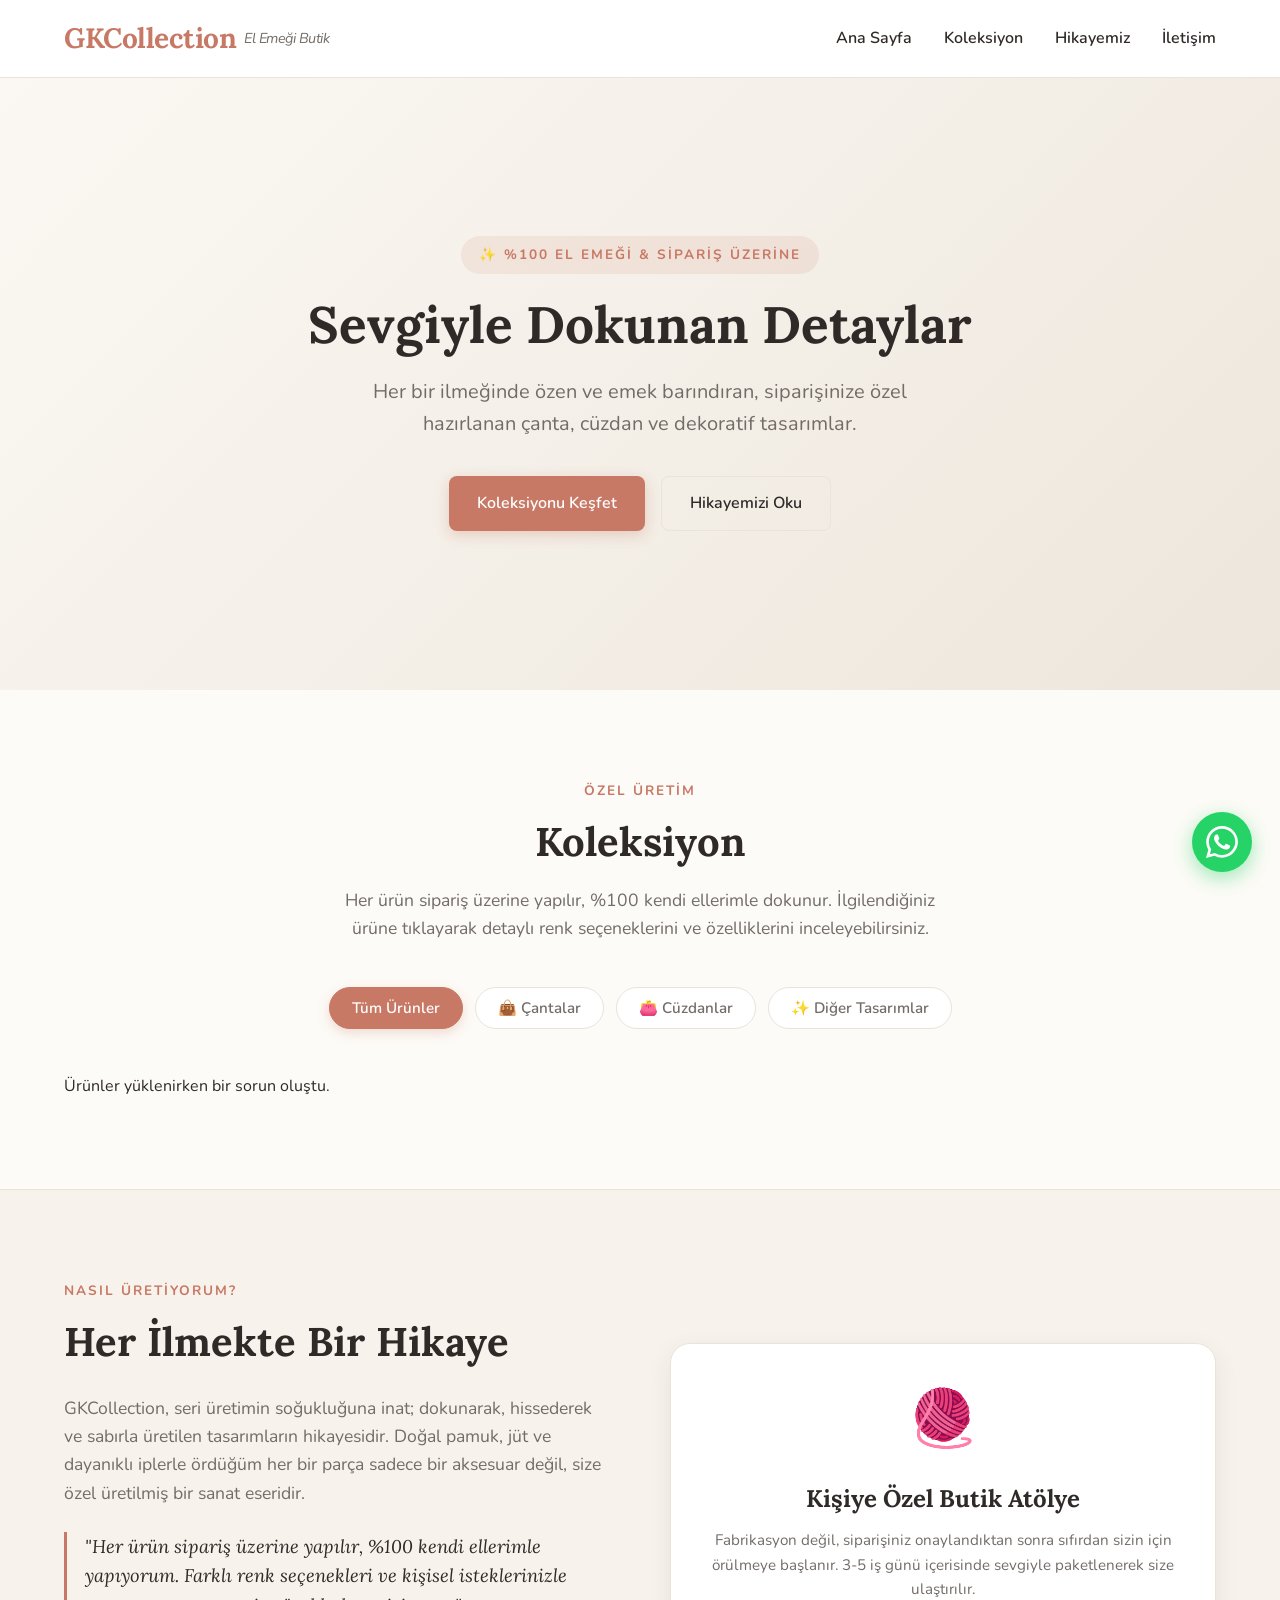
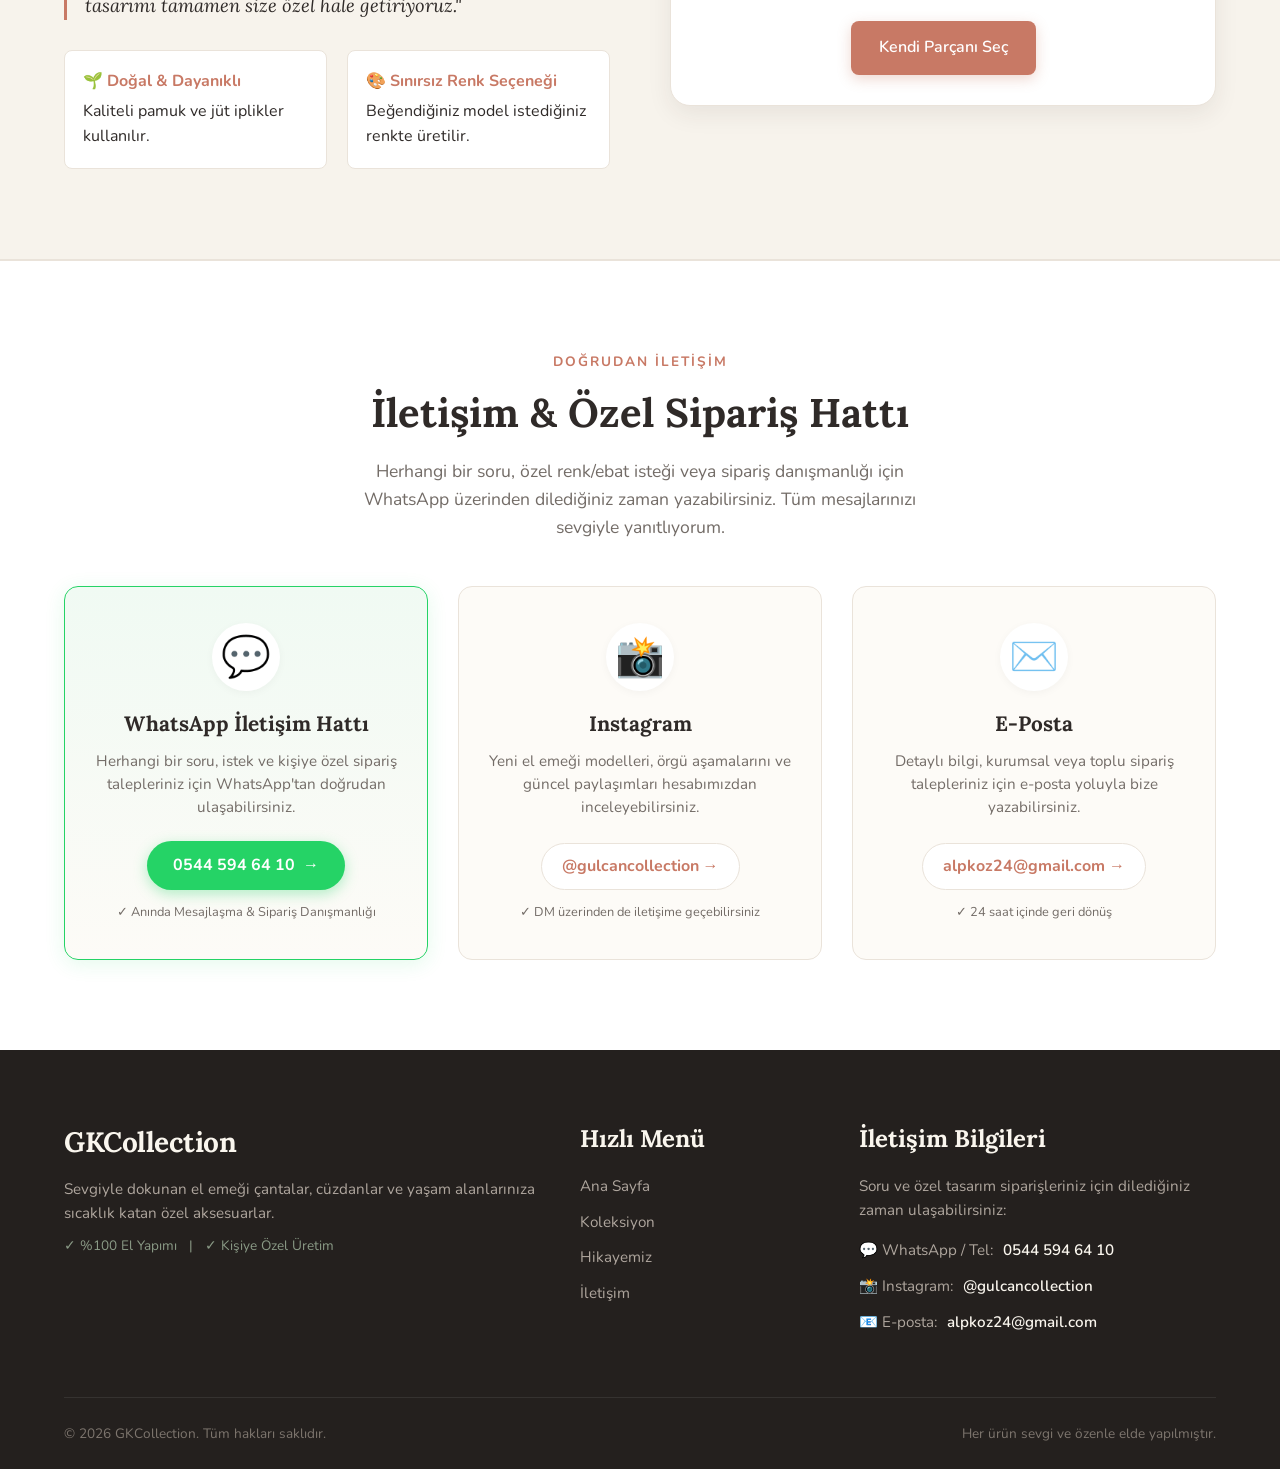
==== index.html @ 99b516b6 "first commit" ====
<!DOCTYPE html>
<html lang="tr">
<head>
    <meta charset="UTF-8">
    <meta name="viewport" content="width=device-width, initial-scale=1.0">
    <title>GKCollection | Sevgiyle Dokunan El Emeği Tasarımlar</title>
    <!-- Google Fonts: Lora (Başlıklar) ve Nunito (Metinler) -->
    <link rel="preconnect" href="https://fonts.googleapis.com">
    <link rel="preconnect" href="https://fonts.gstatic.com" crossorigin>
    <link href="https://fonts.googleapis.com/css2?family=Lora:ital,wght@0,400;0,600;0,700;1,400&family=Nunito:wght@300;400;600;700&display=swap" rel="stylesheet">
    <!-- CSS Dosyamızı Bağlıyoruz -->
    <link rel="stylesheet" href="style.css">
</head>
<body>

    <!-- 1. ÜST MENÜ (Header) -->
    <header>
        <div class="header-inner">
            <a href="index.html" class="logo">
                GKCollection
                <span>El Emeği Butik</span>
            </a>
            
            <!-- Mobil Menü Butonu -->
            <button class="nav-toggle" aria-label="Menüyü Aç/Kapat">
                <span></span>
                <span></span>
                <span></span>
            </button>

            <nav>
                <ul>
                    <li><a href="#ana-sayfa">Ana Sayfa</a></li>
                    <li><a href="#koleksiyon">Koleksiyon</a></li>
                    <li><a href="#hikayemiz">Hikayemiz</a></li>
                    <li><a href="#iletisim">İletişim</a></li>
                </ul>
            </nav>
        </div>
    </header>

    <!-- 2. KARŞILAMA ALANI (Hero Section) -->
    <section id="ana-sayfa" class="hero">
        <div class="hero-content">
            <span class="hero-subtitle-badge">✨ %100 El Emeği & Sipariş Üzerine</span>
            <h1>Sevgiyle Dokunan Detaylar</h1>
            <p>Her bir ilmeğinde özen ve emek barındıran, siparişinize özel hazırlanan çanta, cüzdan ve dekoratif tasarımlar.</p>
            <div class="hero-actions">
                <a href="#koleksiyon" class="btn btn-primary">Koleksiyonu Keşfet</a>
                <a href="#hikayemiz" class="btn btn-secondary">Hikayemizi Oku</a>
            </div>
        </div>
    </section>

    <!-- 3. KOLEKSİYON ALANI (Kategoriler & Ürünler) -->
    <section id="koleksiyon" class="featured">
        <div class="container">
            <div class="section-header">
                <span class="section-tag">Özel Üretim</span>
                <h2>Koleksiyon</h2>
                <p>Her ürün sipariş üzerine yapılır, %100 kendi ellerimle dokunur. İlgilendiğiniz ürüne tıklayarak detaylı renk seçeneklerini ve özelliklerini inceleyebilirsiniz.</p>
            </div>

            <!-- Kategori Filtre Butonları -->
            <div class="collection-filters">
                <button type="button" class="filter-btn active" data-category="all">
                    Tüm Ürünler
                </button>
                <button type="button" class="filter-btn" data-category="cantalar">
                    👜 Çantalar
                </button>
                <button type="button" class="filter-btn" data-category="cuzdanlar">
                    👛 Cüzdanlar
                </button>
                <button type="button" class="filter-btn" data-category="diger">
                    ✨ Diğer Tasarımlar
                </button>
            </div>

            <!-- Dinamik Ürün Listesi (JavaScript ile doldurulur) -->
            <div id="product-grid" class="grid-container">
                <!-- Ürün kartları main.js tarafından buraya yerleştirilir -->
            </div>
        </div>
    </section>

    <!-- 4. HİKAYEMİZ ALANI (Story Section) -->
    <section id="hikayemiz" class="story-section">
        <div class="container">
            <div class="story-grid">
                <div class="story-text">
                    <span class="section-tag">Nasıl Üretiyorum?</span>
                    <h2>Her İlmekte Bir Hikaye</h2>
                    <p>GKCollection, seri üretimin soğukluğuna inat; dokunarak, hissederek ve sabırla üretilen tasarımların hikayesidir. Doğal pamuk, jüt ve dayanıklı iplerle ördüğüm her bir parça sadece bir aksesuar değil, size özel üretilmiş bir sanat eseridir.</p>
                    
                    <div class="story-highlight-quote">
                        "Her ürün sipariş üzerine yapılır, %100 kendi ellerimle yapıyorum. Farklı renk seçenekleri ve kişisel isteklerinizle tasarımı tamamen size özel hale getiriyoruz."
                    </div>

                    <div class="story-features">
                        <div class="story-feature-item">
                            <strong>🌱 Doğal & Dayanıklı</strong>
                            <span>Kaliteli pamuk ve jüt iplikler kullanılır.</span>
                        </div>
                        <div class="story-feature-item">
                            <strong>🎨 Sınırsız Renk Seçeneği</strong>
                            <span>Beğendiğiniz model istediğiniz renkte üretilir.</span>
                        </div>
                    </div>
                </div>

                <div class="story-visual-box">
                    <div class="story-artisan-icon">🧶</div>
                    <h3>Kişiye Özel Butik Atölye</h3>
                    <p>Fabrikasyon değil, siparişiniz onaylandıktan sonra sıfırdan sizin için örülmeye başlanır. 3-5 iş günü içerisinde sevgiyle paketlenerek size ulaştırılır.</p>
                    <a href="#koleksiyon" class="btn btn-primary" style="margin-top: 20px;">
                        Kendi Parçanı Seç
                    </a>
                </div>
            </div>
        </div>
    </section>

    <!-- 5. İLETİŞİM & ÖZEL SİPARİŞ BÖLÜMÜ (Contact Section) -->
    <section id="iletisim" class="contact-section">
        <div class="container">
            <div class="section-header">
                <span class="section-tag">Doğrudan İletişim</span>
                <h2>İletişim & Özel Sipariş Hattı</h2>
                <p>Herhangi bir soru, özel renk/ebat isteği veya sipariş danışmanlığı için WhatsApp üzerinden dilediğiniz zaman yazabilirsiniz. Tüm mesajlarınızı sevgiyle yanıtlıyorum.</p>
            </div>

            <div class="contact-cards-grid">
                <!-- WhatsApp Kartı (Öne Çıkan) -->
                <div class="contact-card contact-card-featured">
                    <div class="contact-card-icon">💬</div>
                    <h3>WhatsApp İletişim Hattı</h3>
                    <p>Herhangi bir soru, istek ve kişiye özel sipariş talepleriniz için WhatsApp'tan doğrudan ulaşabilirsiniz.</p>
                    <a href="https://wa.me/905445946410?text=Merhaba%20GKCollection!%20Ürünleriniz%20hakkında%20bilgi%20almak%20istiyorum." target="_blank" rel="noopener" class="btn-whatsapp-direct">
                        <span>0544 594 64 10</span> &rarr;
                    </a>
                    <small>✓ Anında Mesajlaşma & Sipariş Danışmanlığı</small>
                </div>

                <!-- Instagram Kartı -->
                <div class="contact-card">
                    <div class="contact-card-icon">📸</div>
                    <h3>Instagram</h3>
                    <p>Yeni el emeği modelleri, örgü aşamalarını ve güncel paylaşımları hesabımızdan inceleyebilirsiniz.</p>
                    <a href="https://instagram.com/gulcancollection" target="_blank" rel="noopener" class="contact-link-btn">
                        @gulcancollection &rarr;
                    </a>
                    <small>✓ DM üzerinden de iletişime geçebilirsiniz</small>
                </div>

                <!-- E-posta Kartı -->
                <div class="contact-card">
                    <div class="contact-card-icon">✉️</div>
                    <h3>E-Posta</h3>
                    <p>Detaylı bilgi, kurumsal veya toplu sipariş talepleriniz için e-posta yoluyla bize yazabilirsiniz.</p>
                    <a href="mailto:alpkoz24@gmail.com" class="contact-link-btn">
                        alpkoz24@gmail.com &rarr;
                    </a>
                    <small>✓ 24 saat içinde geri dönüş</small>
                </div>
            </div>
        </div>
    </section>

    <!-- 6. ALT BİLGİ (Footer) -->
    <footer>
        <div class="container">
            <div class="footer-grid">
                <div class="footer-col">
                    <div class="logo" style="color: #FAF6EE; margin-bottom: 12px;">GKCollection</div>
                    <p>Sevgiyle dokunan el emeği çantalar, cüzdanlar ve yaşam alanlarınıza sıcaklık katan özel aksesuarlar.</p>
                    <p style="margin-top: 10px; font-size: 0.85rem; color: #8A9A86;">
                        ✓ %100 El Yapımı &nbsp; | &nbsp; ✓ Kişiye Özel Üretim
                    </p>
                </div>

                <div class="footer-col">
                    <h3>Hızlı Menü</h3>
                    <ul class="footer-links">
                        <li><a href="#ana-sayfa">Ana Sayfa</a></li>
                        <li><a href="#koleksiyon">Koleksiyon</a></li>
                        <li><a href="#hikayemiz">Hikayemiz</a></li>
                        <li><a href="#iletisim">İletişim</a></li>
                    </ul>
                </div>

                <div class="footer-col">
                    <h3>İletişim Bilgileri</h3>
                    <p style="margin-bottom: 15px;">Soru ve özel tasarım siparişleriniz için dilediğiniz zaman ulaşabilirsiniz:</p>
                    <ul class="footer-contact-list">
                        <li>
                            <span>💬 WhatsApp / Tel:</span>
                            <a href="https://wa.me/905445946410" target="_blank" rel="noopener">0544 594 64 10</a>
                        </li>
                        <li>
                            <span>📸 Instagram:</span>
                            <a href="https://instagram.com/gulcancollection" target="_blank" rel="noopener">@gulcancollection</a>
                        </li>
                        <li>
                            <span>📧 E-posta:</span>
                            <a href="mailto:alpkoz24@gmail.com">alpkoz24@gmail.com</a>
                        </li>
                    </ul>
                </div>
            </div>

            <div class="footer-bottom">
                <p>&copy; 2026 GKCollection. Tüm hakları saklıdır.</p>
                <p>Her ürün sevgi ve özenle elde yapılmıştır.</p>
            </div>
        </div>
    </footer>

    <!-- Sabit WhatsApp İletişim Butonu (Floating WhatsApp) -->
    <a href="https://wa.me/905445946410?text=Merhaba%20GKCollection!%20Herhangi%20bir%20soru/istek%20için%20yazıyorum." 
       class="floating-whatsapp" 
       target="_blank" 
       rel="noopener" 
       title="Soru ve İstekleriniz için WhatsApp'tan Yazın"
       aria-label="WhatsApp İletişim">
        <svg viewBox="0 0 24 24" fill="currentColor">
            <path d="M17.472 14.382c-.297-.149-1.758-.867-2.03-.967-.273-.099-.471-.148-.67.15-.197.297-.767.966-.94 1.164-.173.199-.347.223-.644.075-.297-.15-1.255-.463-2.39-1.475-.883-.788-1.48-1.761-1.653-2.059-.173-.297-.018-.458.13-.606.134-.133.298-.347.446-.52.149-.174.198-.298.298-.497.099-.198.05-.371-.025-.52-.075-.149-.669-1.612-.916-2.207-.242-.579-.487-.5-.669-.51l-.57-.01c-.198 0-.52.074-.792.372s-1.04 1.016-1.04 2.479 1.065 2.876 1.213 3.074c.149.198 2.096 3.2 5.077 4.487.709.306 1.262.489 1.694.625.712.227 1.36.195 1.871.118.571-.085 1.758-.719 2.006-1.413.248-.694.248-1.289.173-1.413-.074-.124-.272-.198-.57-.347m-5.421 7.403h-.004a9.87 9.87 0 01-5.031-1.378l-.361-.214-3.741.982.998-3.648-.235-.374a9.86 9.86 0 01-1.51-5.26c.001-5.45 4.436-9.884 9.888-9.884 2.64 0 5.122 1.03 6.988 2.898a9.825 9.825 0 012.893 6.994c-.003 5.45-4.437 9.884-9.885 9.885m8.413-18.297A11.815 11.815 0 0012.05 0C5.495 0 .16 5.335.157 11.892c0 2.096.547 4.142 1.588 5.945L0 24l6.335-1.662c1.746.953 3.71 1.455 5.711 1.456h.005c6.554 0 11.89-5.336 11.893-11.893 0-3.177-1.237-6.164-3.488-8.413z"/>
        </svg>
        <span class="floating-whatsapp-tooltip">Soru & Sipariş İçin WhatsApp</span>
    </a>

    <!-- JavaScript Dosyaları -->
    <script src="products.js"></script>
    <script src="main.js"></script>
</body>
</html>
---- style.css ----
/* ==========================================================================
   GKCollection - Modern & El Emeği Butik Stil Dosyası
   ========================================================================== */

/* --- 1. TEMEL DEĞİŞKENLER VE RENK PALETİ --- */
:root {
    --bg-color: #FDFBF7;          /* Doğal Krem / Keten Tonu */
    --surface-color: #FFFFFF;     /* Kart Arka Plan Beyaz */
    --surface-soft: #F7F3EC;      /* Yumuşak Bej Vurgu */
    --primary-color: #C87965;     /* Sıcak Kiremit / Terracotta */
    --primary-hover: #A85C4B;     /* Koyu Kiremit */
    --secondary-color: #8A9A86;   /* Dingin Adaçayı Yeşili */
    --text-color: #2F2A28;        /* Acı Kahve / Koyu Antrasit */
    --text-muted: #736C67;        /* İkincil Açıklama Metni */
    --border-color: #EAE3DA;      /* Yumuşak Kenarlık */
    --badge-bg: #EAE0D5;          /* Rozet Arka Planı */
    --badge-text: #604938;        /* Rozet Metin Rengi */
    --font-heading: 'Lora', serif;
    --font-body: 'Nunito', sans-serif;
    --shadow-sm: 0 2px 8px rgba(0, 0, 0, 0.04);
    --shadow-md: 0 8px 24px rgba(47, 42, 40, 0.08);
    --shadow-lg: 0 16px 36px rgba(47, 42, 40, 0.12);
    --radius-sm: 8px;
    --radius-md: 14px;
    --radius-lg: 20px;
}

/* --- 2. SIFIRLAMA VE TEMEL TİPOGRAFİ --- */
* {
    margin: 0;
    padding: 0;
    box-sizing: border-box;
}

html {
    scroll-behavior: smooth;
}

body {
    background-color: var(--bg-color);
    color: var(--text-color);
    font-family: var(--font-body);
    line-height: 1.6;
    overflow-x: hidden;
}

h1, h2, h3, h4, .logo {
    font-family: var(--font-heading);
    font-weight: 700;
    color: var(--text-color);
}

a {
    color: inherit;
    text-decoration: none;
    transition: all 0.25s ease;
}

img {
    max-width: 100%;
    display: block;
}

.container {
    max-width: 1200px;
    margin: 0 auto;
    padding: 0 24px;
}

/* --- 3. HEADER (ÜST MENÜ) --- */
header {
    background-color: rgba(255, 255, 255, 0.96);
    backdrop-filter: blur(10px);
    border-bottom: 1px solid var(--border-color);
    position: sticky;
    top: 0;
    z-index: 1000;
    transition: box-shadow 0.3s ease;
}

header .header-inner {
    max-width: 1200px;
    margin: 0 auto;
    padding: 16px 24px;
    display: flex;
    justify-content: space-between;
    align-items: center;
}

.logo {
    font-size: 1.75rem;
    color: var(--primary-color);
    letter-spacing: -0.5px;
    display: flex;
    align-items: center;
    gap: 8px;
}

.logo span {
    font-size: 0.9rem;
    font-family: var(--font-body);
    font-style: italic;
    color: var(--text-muted);
    font-weight: 400;
}

nav ul {
    list-style: none;
    display: flex;
    align-items: center;
    gap: 32px;
}

nav a {
    font-weight: 600;
    font-size: 1rem;
    color: var(--text-color);
    position: relative;
    padding: 6px 0;
}

nav a::after {
    content: '';
    position: absolute;
    bottom: 0;
    left: 0;
    width: 0%;
    height: 2px;
    background-color: var(--primary-color);
    transition: width 0.3s ease;
}

nav a:hover {
    color: var(--primary-color);
}

nav a:hover::after {
    width: 100%;
}

/* Mobil Hamburger Menü Butonu */
.nav-toggle {
    display: none;
    background: none;
    border: none;
    cursor: pointer;
    padding: 8px;
    flex-direction: column;
    gap: 5px;
}

.nav-toggle span {
    display: block;
    width: 25px;
    height: 2px;
    background-color: var(--text-color);
    transition: 0.3s ease;
}

/* --- 4. HERO SECTION (KARŞILAMA ALANI) --- */
.hero {
    min-height: 68vh;
    display: flex;
    align-items: center;
    justify-content: center;
    text-align: center;
    background: linear-gradient(135deg, #FBF8F3 0%, #EDE6DC 100%);
    padding: 80px 24px;
    position: relative;
}

.hero-content {
    max-width: 780px;
}

.hero-subtitle-badge {
    display: inline-block;
    background-color: rgba(200, 121, 101, 0.12);
    color: var(--primary-color);
    font-weight: 700;
    font-size: 0.85rem;
    text-transform: uppercase;
    letter-spacing: 2px;
    padding: 8px 18px;
    border-radius: 50px;
    margin-bottom: 20px;
}

.hero h1 {
    font-size: 3.2rem;
    line-height: 1.2;
    margin-bottom: 20px;
    color: var(--text-color);
}

.hero p {
    font-size: 1.25rem;
    color: var(--text-muted);
    margin-bottom: 36px;
    max-width: 620px;
    margin-left: auto;
    margin-right: auto;
}

.hero-actions {
    display: flex;
    justify-content: center;
    gap: 16px;
    flex-wrap: wrap;
}

/* --- BUTONLAR --- */
.btn {
    display: inline-flex;
    align-items: center;
    justify-content: center;
    gap: 8px;
    padding: 14px 28px;
    font-size: 1rem;
    font-weight: 600;
    border-radius: var(--radius-sm);
    cursor: pointer;
    border: none;
    transition: all 0.3s ease;
}

.btn-primary {
    background-color: var(--primary-color);
    color: #fff;
    box-shadow: 0 4px 14px rgba(200, 121, 101, 0.3);
}

.btn-primary:hover {
    background-color: var(--primary-hover);
    transform: translateY(-2px);
    box-shadow: 0 6px 18px rgba(200, 121, 101, 0.4);
}

.btn-secondary {
    background-color: transparent;
    color: var(--text-color);
    border: 1.5px solid var(--border-color);
}

.btn-secondary:hover {
    background-color: #fff;
    border-color: var(--primary-color);
    color: var(--primary-color);
}

/* --- 5. KOLEKSİYON BÖLÜMÜ (KATEGORİLER & ÜRÜNLER) --- */
.featured {
    padding: 90px 0;
}

.section-header {
    text-align: center;
    margin-bottom: 45px;
}

.section-tag {
    font-size: 0.85rem;
    text-transform: uppercase;
    letter-spacing: 2px;
    color: var(--primary-color);
    font-weight: 700;
    margin-bottom: 8px;
    display: block;
}

.section-header h2 {
    font-size: 2.5rem;
    margin-bottom: 12px;
}

.section-header p {
    color: var(--text-muted);
    font-size: 1.1rem;
    max-width: 600px;
    margin: 0 auto;
}

/* Kategori Filtre Butonları */
.collection-filters {
    display: flex;
    justify-content: center;
    align-items: center;
    gap: 12px;
    flex-wrap: wrap;
    margin-bottom: 45px;
}

.filter-btn {
    background-color: var(--surface-color);
    border: 1.5px solid var(--border-color);
    padding: 10px 22px;
    border-radius: 50px;
    font-family: var(--font-body);
    font-weight: 600;
    font-size: 0.95rem;
    color: var(--text-muted);
    cursor: pointer;
    transition: all 0.25s ease;
    display: inline-flex;
    align-items: center;
    gap: 6px;
}

.filter-btn:hover {
    border-color: var(--primary-color);
    color: var(--primary-color);
}

.filter-btn.active {
    background-color: var(--primary-color);
    border-color: var(--primary-color);
    color: #fff;
    box-shadow: 0 4px 12px rgba(200, 121, 101, 0.25);
}

/* Ürün Grid Düzeni */
.grid-container {
    display: grid;
    grid-template-columns: repeat(auto-fill, minmax(320px, 1fr));
    gap: 32px;
}

/* Ürün Kartı */
.product-card {
    background-color: var(--surface-color);
    border-radius: var(--radius-md);
    overflow: hidden;
    border: 1px solid var(--border-color);
    box-shadow: var(--shadow-sm);
    transition: transform 0.3s ease, box-shadow 0.3s ease;
    display: flex;
    flex-direction: column;
    cursor: pointer;
}

.product-card:hover {
    transform: translateY(-8px);
    box-shadow: var(--shadow-md);
}

/* Kart Görsel Alanı */
.card-visual {
    position: relative;
    width: 100%;
    height: 260px;
    background-color: var(--surface-soft);
    overflow: hidden;
    display: flex;
    align-items: center;
    justify-content: center;
}

.product-thumb-img {
    width: 100%;
    height: 100%;
    object-fit: cover;
    transition: transform 0.5s ease;
}

.product-card:hover .product-thumb-img {
    transform: scale(1.05);
}

/* Yer Tutucu (Placeholder) Görsel Tasarımı */
.img-placeholder {
    width: 100%;
    height: 100%;
    display: flex;
    flex-direction: column;
    align-items: center;
    justify-content: center;
    gap: 12px;
    background: radial-gradient(circle at center, #FDFBF7 0%, #EDE6DC 100%);
    color: var(--primary-color);
}

.placeholder-svg {
    width: 64px;
    height: 64px;
    opacity: 0.85;
    transition: transform 0.3s ease;
}

.product-card:hover .placeholder-svg {
    transform: scale(1.1);
}

.placeholder-caption {
    font-size: 0.8rem;
    font-weight: 600;
    letter-spacing: 1px;
    color: var(--text-muted);
    text-transform: uppercase;
}

/* Rozet (Badge) */
.badge {
    position: absolute;
    top: 14px;
    left: 14px;
    background-color: var(--badge-bg);
    color: var(--badge-text);
    font-size: 0.75rem;
    font-weight: 700;
    padding: 5px 12px;
    border-radius: 50px;
    z-index: 2;
    letter-spacing: 0.5px;
}

/* Kart Gövdesi */
.card-body {
    padding: 24px;
    display: flex;
    flex-direction: column;
    flex-grow: 1;
}

.card-category {
    font-size: 0.8rem;
    text-transform: uppercase;
    letter-spacing: 1.5px;
    color: var(--primary-color);
    font-weight: 700;
    margin-bottom: 6px;
}

.card-title {
    font-size: 1.25rem;
    margin-bottom: 8px;
    color: var(--text-color);
    line-height: 1.3;
}

.card-desc {
    color: var(--text-muted);
    font-size: 0.95rem;
    margin-bottom: 16px;
    line-height: 1.5;
    flex-grow: 1;
}

/* Renk Noktacıkları */
.card-colors {
    display: flex;
    align-items: center;
    gap: 8px;
    margin-bottom: 18px;
    padding-top: 10px;
    border-top: 1px solid var(--border-color);
}

.colors-label {
    font-size: 0.8rem;
    color: var(--text-muted);
    font-weight: 600;
}

.dots-wrapper {
    display: flex;
    align-items: center;
    gap: 6px;
}

.color-dot {
    width: 14px;
    height: 14px;
    border-radius: 50%;
    border: 1px solid rgba(0, 0, 0, 0.15);
    display: inline-block;
}

.color-more {
    font-size: 0.75rem;
    color: var(--text-muted);
    font-weight: 600;
}

/* Kart Alt Kısmı */
.card-footer {
    display: flex;
    justify-content: space-between;
    align-items: center;
}

.card-price {
    font-size: 1.3rem;
    font-weight: 700;
    color: var(--text-color);
    font-family: var(--font-heading);
}

.btn-detail {
    font-size: 0.9rem;
    font-weight: 700;
    color: var(--primary-color);
    display: inline-flex;
    align-items: center;
    gap: 4px;
    transition: gap 0.2s ease;
}

.product-card:hover .btn-detail {
    gap: 8px;
    color: var(--primary-hover);
}

/* --- 6. HİKAYEMİZ BÖLÜMÜ --- */
.story-section {
    background-color: var(--surface-soft);
    padding: 90px 0;
    border-top: 1px solid var(--border-color);
    border-bottom: 1px solid var(--border-color);
}

.story-grid {
    display: grid;
    grid-template-columns: 1fr 1fr;
    gap: 60px;
    align-items: center;
}

.story-text h2 {
    font-size: 2.5rem;
    margin-bottom: 20px;
}

.story-text p {
    font-size: 1.1rem;
    color: var(--text-muted);
    margin-bottom: 20px;
}

.story-highlight-quote {
    border-left: 3px solid var(--primary-color);
    padding-left: 18px;
    font-style: italic;
    color: var(--text-color);
    font-family: var(--font-heading);
    font-size: 1.15rem;
    margin: 25px 0;
}

.story-features {
    display: grid;
    grid-template-columns: 1fr 1fr;
    gap: 20px;
    margin-top: 30px;
}

.story-feature-item {
    background: #fff;
    padding: 18px;
    border-radius: var(--radius-sm);
    border: 1px solid var(--border-color);
}

.story-feature-item strong {
    display: block;
    color: var(--primary-color);
    margin-bottom: 4px;
}

.story-visual-box {
    background: #fff;
    padding: 30px;
    border-radius: var(--radius-lg);
    box-shadow: var(--shadow-md);
    border: 1px solid var(--border-color);
    text-align: center;
}

.story-artisan-icon {
    font-size: 3.5rem;
    margin-bottom: 16px;
}

.story-visual-box h3 {
    font-size: 1.5rem;
    margin-bottom: 10px;
}

.story-visual-box p {
    color: var(--text-muted);
    font-size: 0.95rem;
}

/* --- 7. ÜRÜN DETAY SAYFASI (urun-detay.html) --- */
.product-detail-page {
    padding: 40px 0 90px;
}

/* Breadcrumb (Sayfa Yolu) */
.breadcrumb-nav {
    margin-bottom: 30px;
    font-size: 0.9rem;
    color: var(--text-muted);
    display: flex;
    align-items: center;
    gap: 8px;
    flex-wrap: wrap;
}

.breadcrumb-nav a {
    color: var(--text-muted);
}

.breadcrumb-nav a:hover {
    color: var(--primary-color);
}

.breadcrumb-nav span {
    color: var(--text-color);
    font-weight: 600;
}

/* Detay Düzeni (2 Sütun) */
.product-detail-layout {
    display: grid;
    grid-template-columns: 1fr 1.1fr;
    gap: 60px;
    align-items: start;
}

/* Sol Sütun: Görsel */
.detail-visual-col {
    position: sticky;
    top: 90px;
}

.detail-visual-card {
    position: relative;
    background-color: #fff;
    border-radius: var(--radius-md);
    border: 1px solid var(--border-color);
    box-shadow: var(--shadow-sm);
    overflow: hidden;
    min-height: 440px;
    display: flex;
    align-items: center;
    justify-content: center;
}

.detail-main-img {
    width: 100%;
    height: 100%;
    max-height: 520px;
    object-fit: cover;
}

.detail-placeholder {
    display: flex;
    flex-direction: column;
    align-items: center;
    justify-content: center;
    padding: 60px 20px;
    gap: 20px;
    background: radial-gradient(circle at center, #FDFBF7 0%, #EDE6DC 100%);
    width: 100%;
    min-height: 440px;
}

.detail-placeholder .placeholder-svg {
    width: 100px;
    height: 100px;
    color: var(--primary-color);
}

.detail-badge {
    position: absolute;
    top: 20px;
    left: 20px;
    background-color: var(--primary-color);
    color: #fff;
    padding: 6px 14px;
    border-radius: 50px;
    font-size: 0.8rem;
    font-weight: 700;
    z-index: 2;
}

.artisan-stamp {
    display: inline-block;
    border: 2px dashed var(--primary-color);
    color: var(--primary-color);
    font-weight: 700;
    padding: 6px 16px;
    border-radius: 50px;
    font-size: 0.85rem;
    text-transform: uppercase;
    letter-spacing: 1px;
}

.detail-trust-badges {
    display: grid;
    grid-template-columns: repeat(3, 1fr);
    gap: 12px;
    margin-top: 20px;
}

.trust-badge-item {
    background-color: #fff;
    border: 1px solid var(--border-color);
    border-radius: var(--radius-sm);
    padding: 14px 10px;
    display: flex;
    align-items: center;
    gap: 10px;
}

.trust-icon {
    font-size: 1.6rem;
}

.trust-badge-item strong {
    font-size: 0.85rem;
    display: block;
    line-height: 1.2;
}

.trust-badge-item p {
    font-size: 0.75rem;
    color: var(--text-muted);
    margin: 0;
}

/* Sağ Sütun: Bilgiler */
.detail-category-tag {
    font-size: 0.85rem;
    text-transform: uppercase;
    letter-spacing: 2px;
    color: var(--primary-color);
    font-weight: 700;
    display: inline-block;
    margin-bottom: 8px;
}

.detail-title {
    font-size: 2.4rem;
    line-height: 1.2;
    margin-bottom: 14px;
}

.detail-price-box {
    display: flex;
    align-items: baseline;
    gap: 12px;
    margin-bottom: 24px;
    padding-bottom: 20px;
    border-bottom: 1px solid var(--border-color);
}

.detail-price {
    font-size: 2rem;
    font-weight: 700;
    color: var(--text-color);
    font-family: var(--font-heading);
}

.tax-info {
    font-size: 0.9rem;
    color: var(--text-muted);
}

/* KULLANICININ ÖZEL İSTEDİĞİ EL EMEĞİ GÜVENCE KUTUSU */
.artisan-guarantee-box {
    background: linear-gradient(135deg, #FFF9F5 0%, #FDF1EA 100%);
    border: 1.5px solid rgba(200, 121, 101, 0.35);
    border-radius: var(--radius-md);
    padding: 22px;
    margin-bottom: 30px;
    display: flex;
    gap: 18px;
    box-shadow: 0 4px 15px rgba(200, 121, 101, 0.08);
}

.artisan-icon {
    font-size: 2.2rem;
    line-height: 1;
}

.artisan-text h4 {
    font-size: 1.15rem;
    color: var(--primary-hover);
    margin-bottom: 6px;
}

.highlighted-quote {
    font-size: 1.1rem;
    font-weight: 700;
    color: var(--text-color);
    margin-bottom: 6px;
    line-height: 1.4;
    font-family: var(--font-heading);
}

.artisan-text small {
    color: var(--text-muted);
    font-size: 0.85rem;
    display: block;
    line-height: 1.4;
}

/* RENK SEÇENEKLERİ BÖLÜMÜ */
.detail-color-selection {
    margin-bottom: 30px;
    background: #fff;
    padding: 22px;
    border-radius: var(--radius-md);
    border: 1px solid var(--border-color);
}

.color-selection-header {
    display: flex;
    align-items: center;
    justify-content: space-between;
    margin-bottom: 14px;
}

.color-selection-header strong {
    font-size: 1rem;
}

.selected-color-badge {
    background-color: var(--surface-soft);
    color: var(--text-color);
    font-weight: 700;
    font-size: 0.85rem;
    padding: 4px 12px;
    border-radius: 50px;
    border: 1px solid var(--border-color);
}

.color-swatches {
    display: flex;
    flex-wrap: wrap;
    gap: 10px;
    margin-bottom: 14px;
}

.color-swatch-btn {
    display: inline-flex;
    align-items: center;
    gap: 8px;
    padding: 8px 14px;
    border-radius: 50px;
    border: 1.5px solid var(--border-color);
    background: #fff;
    cursor: pointer;
    font-family: var(--font-body);
    font-size: 0.9rem;
    color: var(--text-color);
    transition: all 0.2s ease;
}

.color-swatch-btn:hover {
    border-color: var(--primary-color);
}

.color-swatch-btn.active {
    border-color: var(--primary-color);
    background-color: #FFF5F2;
    box-shadow: 0 2px 8px rgba(200, 121, 101, 0.2);
    font-weight: 700;
}

.swatch-circle {
    width: 16px;
    height: 16px;
    border-radius: 50%;
    border: 1px solid rgba(0, 0, 0, 0.2);
    display: inline-block;
}

.custom-color-note {
    font-size: 0.85rem;
    color: var(--text-muted);
    display: flex;
    align-items: center;
    gap: 8px;
    background-color: var(--surface-soft);
    padding: 10px 14px;
    border-radius: var(--radius-sm);
    margin-top: 10px;
}

.custom-color-note svg {
    color: var(--primary-color);
    flex-shrink: 0;
}

/* Aksiyon Butonları */
.detail-actions {
    display: flex;
    gap: 16px;
    margin-bottom: 35px;
    flex-wrap: wrap;
}

.btn-order {
    flex: 1;
    min-width: 240px;
    background-color: #25D366; /* WhatsApp yeşili */
    color: #fff;
    box-shadow: 0 4px 14px rgba(37, 211, 102, 0.3);
}

.btn-order:hover {
    background-color: #1EBE5D;
    transform: translateY(-2px);
    box-shadow: 0 6px 18px rgba(37, 211, 102, 0.4);
}

/* Accordion (Detay Bilgileri) */
.detail-accordion {
    border: 1px solid var(--border-color);
    border-radius: var(--radius-md);
    background: #fff;
    overflow: hidden;
}

.accordion-item {
    border-bottom: 1px solid var(--border-color);
}

.accordion-item:last-child {
    border-bottom: none;
}

.accordion-title {
    padding: 16px 20px;
    font-size: 1.1rem;
    cursor: default;
    background-color: #fff;
}

.accordion-content {
    padding: 0 20px 18px;
    color: var(--text-muted);
    font-size: 0.95rem;
    line-height: 1.6;
}

.specs-list {
    list-style: none;
}

.specs-list li {
    padding: 6px 0;
    border-bottom: 1px dashed var(--border-color);
}

.specs-list li:last-child {
    border-bottom: none;
}

.specs-list strong {
    color: var(--text-color);
}

/* İlgili Ürünler Bölümü */
.related-products-section {
    padding: 60px 0;
    border-top: 1px solid var(--border-color);
    margin-top: 40px;
}

.related-products-section h3 {
    font-size: 1.8rem;
    margin-bottom: 30px;
    text-align: center;
}

.img-placeholder.mini {
    height: 180px;
}

.img-placeholder.mini .placeholder-svg {
    width: 44px;
    height: 44px;
}

/* Bulunamadı Sayfası */
.not-found-box {
    text-align: center;
    padding: 100px 20px;
    background: #fff;
    border-radius: var(--radius-md);
    border: 1px solid var(--border-color);
}

/* --- 8. İLETİŞİM BÖLÜMÜ (Contact Section) --- */
.contact-section {
    padding: 90px 0;
    background-color: #fff;
    border-top: 1px solid var(--border-color);
}

.contact-cards-grid {
    display: grid;
    grid-template-columns: repeat(3, 1fr);
    gap: 30px;
    margin-top: 30px;
}

.contact-card {
    background-color: var(--bg-color);
    border: 1px solid var(--border-color);
    border-radius: var(--radius-md);
    padding: 36px 24px;
    text-align: center;
    transition: transform 0.3s ease, box-shadow 0.3s ease;
    display: flex;
    flex-direction: column;
    align-items: center;
}

.contact-card:hover {
    transform: translateY(-6px);
    box-shadow: var(--shadow-md);
}

.contact-card-featured {
    border-color: #25D366;
    background: linear-gradient(180deg, #F0FAF3 0%, var(--bg-color) 100%);
    box-shadow: 0 4px 20px rgba(37, 211, 102, 0.12);
}

.contact-card-icon {
    font-size: 2.5rem;
    margin-bottom: 16px;
    display: flex;
    align-items: center;
    justify-content: center;
    width: 68px;
    height: 68px;
    border-radius: 50%;
    background-color: #fff;
    box-shadow: var(--shadow-sm);
}

.contact-card h3 {
    font-size: 1.3rem;
    margin-bottom: 10px;
}

.contact-card p {
    color: var(--text-muted);
    font-size: 0.95rem;
    margin-bottom: 22px;
    flex-grow: 1;
    line-height: 1.5;
}

.contact-card small {
    display: block;
    color: var(--text-muted);
    font-size: 0.8rem;
    margin-top: 12px;
}

.btn-whatsapp-direct {
    display: inline-flex;
    align-items: center;
    gap: 8px;
    background-color: #25D366;
    color: #fff;
    padding: 12px 26px;
    border-radius: 50px;
    font-weight: 700;
    text-decoration: none;
    box-shadow: 0 4px 14px rgba(37, 211, 102, 0.35);
    transition: all 0.3s ease;
}

.btn-whatsapp-direct:hover {
    background-color: #1EBE5D;
    transform: scale(1.03);
    color: #fff;
}

.contact-link-btn {
    display: inline-flex;
    align-items: center;
    gap: 6px;
    color: var(--primary-color);
    font-weight: 700;
    padding: 10px 20px;
    border: 1.5px solid var(--border-color);
    border-radius: 50px;
    background-color: #fff;
    transition: all 0.25s ease;
}

.contact-link-btn:hover {
    background-color: var(--primary-color);
    color: #fff;
    border-color: var(--primary-color);
}

/* --- SABİT WHATSAPP BUTONU (Floating WhatsApp) --- */
.floating-whatsapp {
    position: fixed;
    bottom: 28px;
    right: 28px;
    width: 60px;
    height: 60px;
    background-color: #25D366;
    color: #fff;
    border-radius: 50%;
    display: flex;
    align-items: center;
    justify-content: center;
    box-shadow: 0 6px 20px rgba(37, 211, 102, 0.45);
    z-index: 999;
    transition: transform 0.3s ease, box-shadow 0.3s ease;
    text-decoration: none;
}

.floating-whatsapp svg {
    width: 32px;
    height: 32px;
}

.floating-whatsapp:hover {
    transform: scale(1.1);
    box-shadow: 0 8px 25px rgba(37, 211, 102, 0.6);
    color: #fff;
}

.floating-whatsapp-tooltip {
    position: absolute;
    right: 72px;
    background-color: #24201E;
    color: #fff;
    padding: 8px 14px;
    border-radius: 6px;
    font-size: 0.85rem;
    font-weight: 600;
    white-space: nowrap;
    opacity: 0;
    pointer-events: none;
    transition: opacity 0.3s ease, transform 0.3s ease;
    transform: translateX(10px);
    box-shadow: 0 4px 12px rgba(0, 0, 0, 0.15);
}

.floating-whatsapp-tooltip::after {
    content: '';
    position: absolute;
    top: 50%;
    right: -6px;
    transform: translateY(-50%);
    border-width: 6px 0 6px 6px;
    border-style: solid;
    border-color: transparent transparent transparent #24201E;
}

.floating-whatsapp:hover .floating-whatsapp-tooltip {
    opacity: 1;
    transform: translateX(0);
}

/* --- 9. FOOTER (Alt Bilgi) --- */
footer {
    background-color: #24201E;
    color: #E2DBD5;
    padding: 70px 0 25px;
    margin-top: auto;
}

.footer-grid {
    display: grid;
    grid-template-columns: 2fr 1fr 1.5fr;
    gap: 40px;
    margin-bottom: 50px;
}

.footer-col h3 {
    color: #FAF6EE;
    font-size: 1.5rem;
    margin-bottom: 16px;
}

.footer-col p {
    color: #AFA69E;
    font-size: 0.95rem;
    line-height: 1.6;
}

.footer-links {
    list-style: none;
}

.footer-links li {
    margin-bottom: 10px;
}

.footer-links a {
    color: #AFA69E;
    font-size: 0.95rem;
}

.footer-links a:hover {
    color: var(--primary-color);
    padding-left: 5px;
}

.footer-contact-list {
    list-style: none;
}

.footer-contact-list li {
    margin-bottom: 12px;
    display: flex;
    align-items: center;
    gap: 10px;
    color: #AFA69E;
    font-size: 0.95rem;
}

.footer-contact-list a {
    color: #FAF6EE;
    font-weight: 600;
}

.footer-contact-list a:hover {
    color: var(--primary-color);
}

.footer-bottom {
    padding-top: 25px;
    border-top: 1px solid rgba(255, 255, 255, 0.08);
    display: flex;
    justify-content: space-between;
    align-items: center;
    font-size: 0.85rem;
    color: #7D756E;
    flex-wrap: wrap;
    gap: 15px;
}

/* --- 9. RESPONSIVE (DUYARLI) TASARIM --- */
@media (max-width: 992px) {
    .product-detail-layout {
        grid-template-columns: 1fr;
        gap: 40px;
    }

    .detail-visual-col {
        position: static;
    }

    .story-grid {
        grid-template-columns: 1fr;
        gap: 40px;
    }

    .footer-grid {
        grid-template-columns: 1fr 1fr;
    }
}

@media (max-width: 768px) {
    header {
        padding: 0;
    }

    header .header-inner {
        padding: 14px 20px;
    }

    .nav-toggle {
        display: flex;
    }

    nav ul {
        position: absolute;
        top: 100%;
        left: 0;
        right: 0;
        background-color: #fff;
        flex-direction: column;
        gap: 0;
        border-bottom: 1px solid var(--border-color);
        box-shadow: var(--shadow-md);
        display: none;
    }

    nav ul.open {
        display: flex;
    }

    nav ul li {
        width: 100%;
        text-align: center;
    }

    nav ul li a {
        display: block;
        padding: 14px 20px;
        border-top: 1px solid var(--border-color);
    }

    nav ul li a::after {
        display: none;
    }

    .hero h1 {
        font-size: 2.3rem;
    }

    .hero p {
        font-size: 1.05rem;
    }

    .featured {
        padding: 60px 0;
    }

    .section-header h2 {
        font-size: 2rem;
    }

    .collection-filters {
        gap: 8px;
    }

    .filter-btn {
        padding: 8px 16px;
        font-size: 0.85rem;
    }

    .grid-container {
        grid-template-columns: 1fr;
        gap: 24px;
    }

    .footer-grid {
        grid-template-columns: 1fr;
        gap: 30px;
    }

    .detail-trust-badges {
        grid-template-columns: 1fr;
    }

    .detail-actions {
        flex-direction: column;
    }

    .btn-order {
        width: 100%;
    }

    .contact-cards-grid {
        grid-template-columns: 1fr;
        gap: 20px;
    }

    .floating-whatsapp {
        bottom: 20px;
        right: 20px;
        width: 52px;
        height: 52px;
    }

    .floating-whatsapp svg {
        width: 28px;
        height: 28px;
    }

    .floating-whatsapp-tooltip {
        display: none;
    }
}
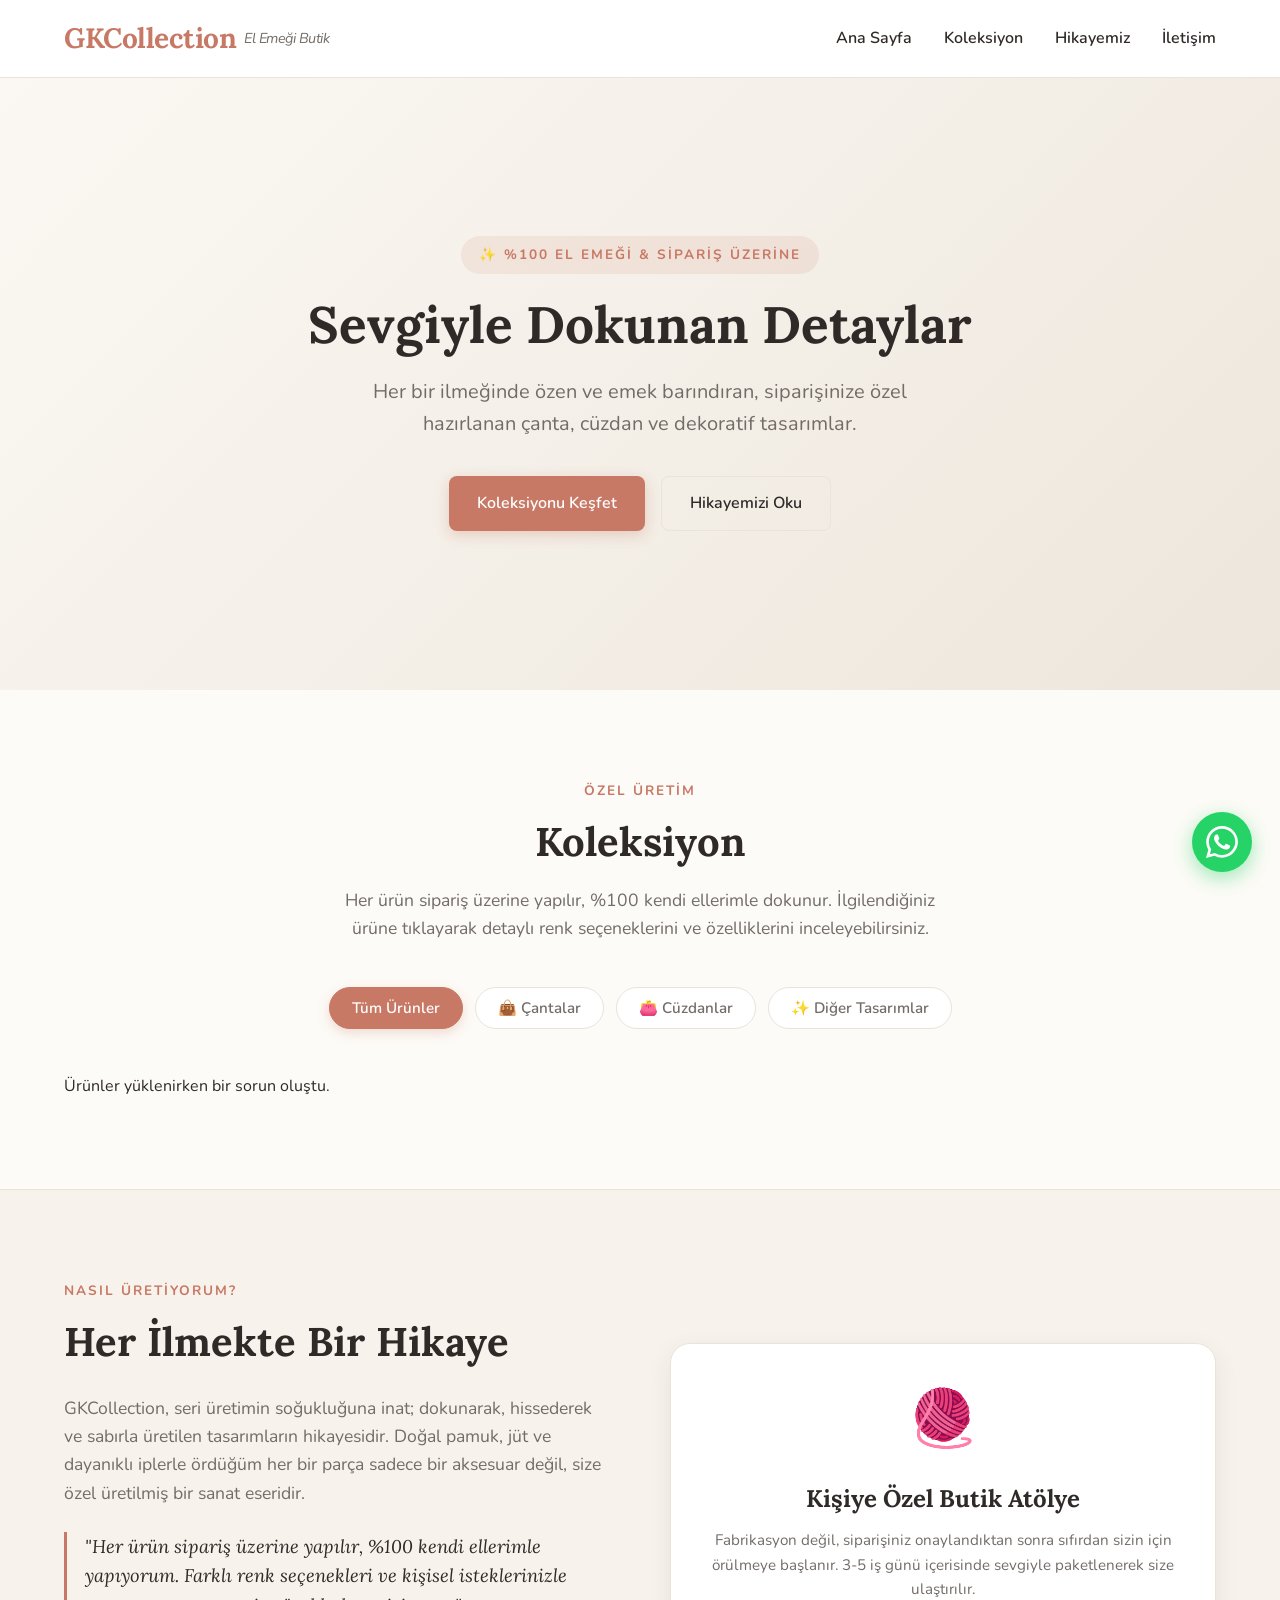
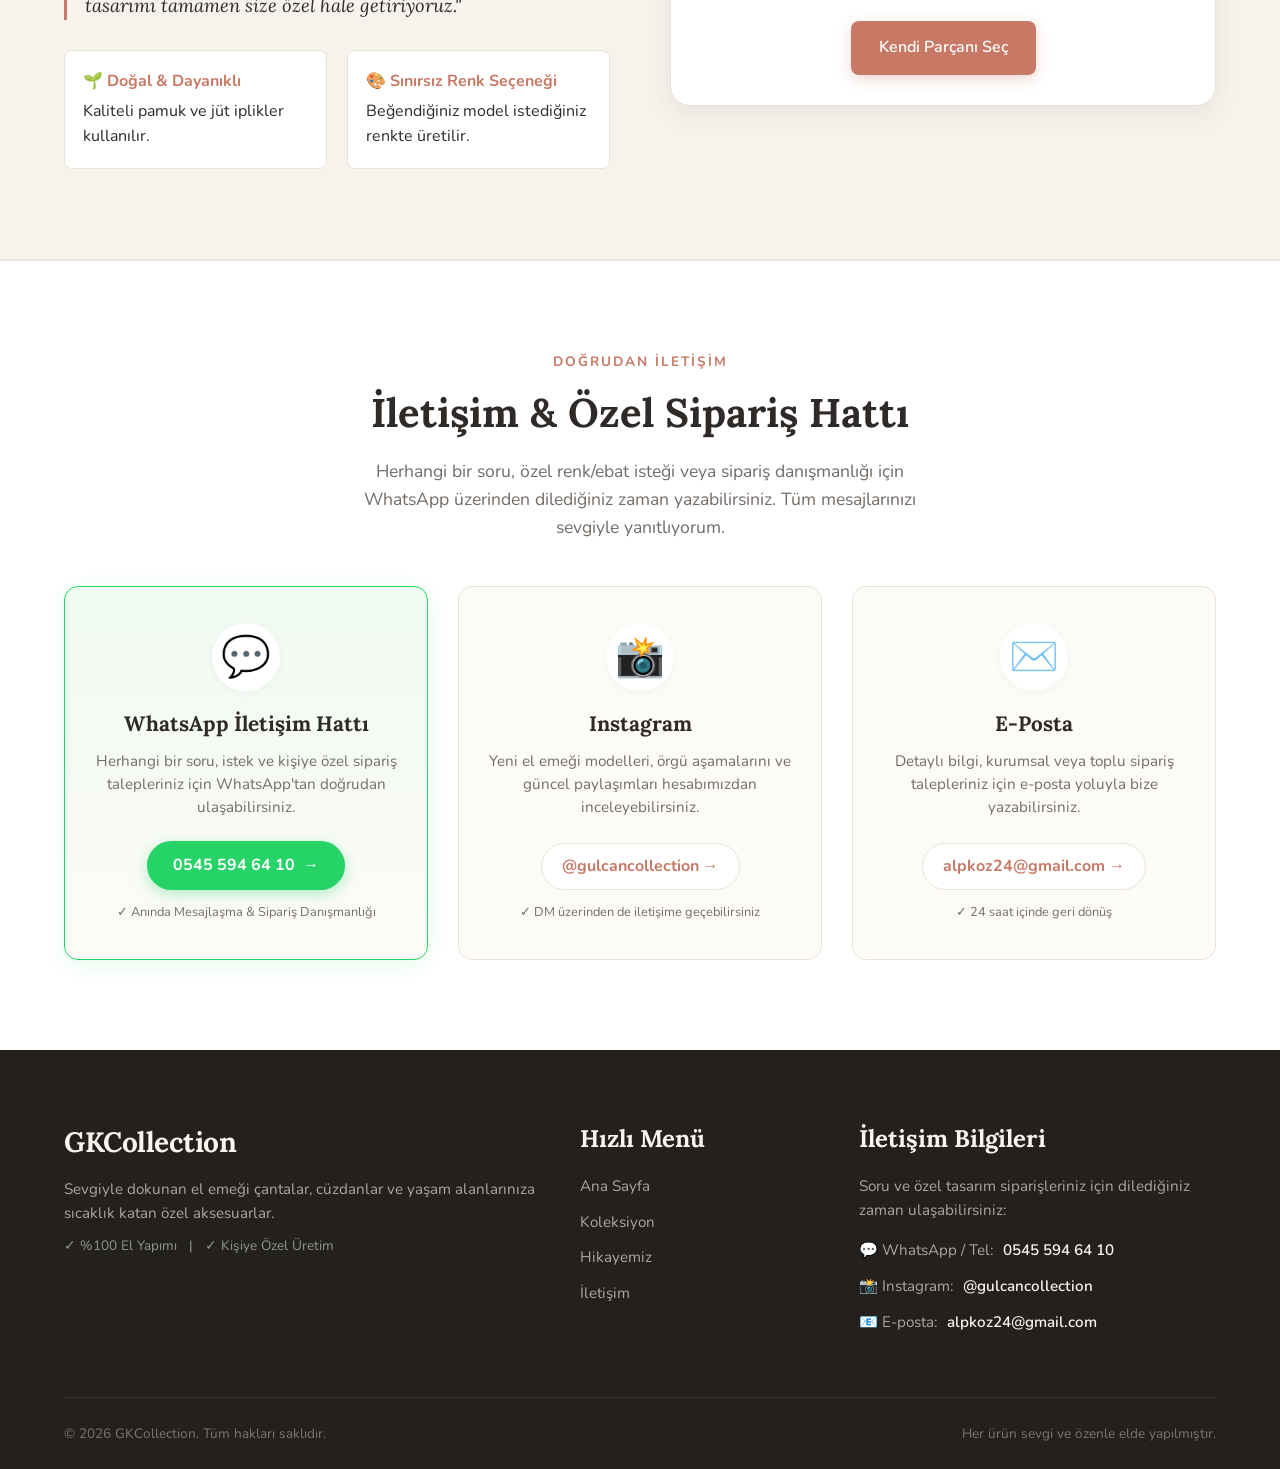
==== commit 4ea121f9: "Update contact phone and WhatsApp number to 0545 594 64 10" ====
--- a/index.html
+++ b/index.html
@@ -136,8 +136,8 @@
                     <div class="contact-card-icon">💬</div>
                     <h3>WhatsApp İletişim Hattı</h3>
                     <p>Herhangi bir soru, istek ve kişiye özel sipariş talepleriniz için WhatsApp'tan doğrudan ulaşabilirsiniz.</p>
-                    <a href="https://wa.me/905445946410?text=Merhaba%20GKCollection!%20Ürünleriniz%20hakkında%20bilgi%20almak%20istiyorum." target="_blank" rel="noopener" class="btn-whatsapp-direct">
-                        <span>0544 594 64 10</span> &rarr;
+                    <a href="https://wa.me/905455946410?text=Merhaba%20GKCollection!%20Ürünleriniz%20hakkında%20bilgi%20almak%20istiyorum." target="_blank" rel="noopener" class="btn-whatsapp-direct">
+                        <span>0545 594 64 10</span> &rarr;
                     </a>
                     <small>✓ Anında Mesajlaşma & Sipariş Danışmanlığı</small>
                 </div>
@@ -195,7 +195,7 @@
                     <ul class="footer-contact-list">
                         <li>
                             <span>💬 WhatsApp / Tel:</span>
-                            <a href="https://wa.me/905445946410" target="_blank" rel="noopener">0544 594 64 10</a>
+                            <a href="https://wa.me/905455946410" target="_blank" rel="noopener">0545 594 64 10</a>
                         </li>
                         <li>
                             <span>📸 Instagram:</span>
@@ -217,7 +217,7 @@
     </footer>
 
     <!-- Sabit WhatsApp İletişim Butonu (Floating WhatsApp) -->
-    <a href="https://wa.me/905445946410?text=Merhaba%20GKCollection!%20Herhangi%20bir%20soru/istek%20için%20yazıyorum." 
+    <a href="https://wa.me/905455946410?text=Merhaba%20GKCollection!%20Herhangi%20bir%20soru/istek%20için%20yazıyorum." 
        class="floating-whatsapp" 
        target="_blank" 
        rel="noopener" 
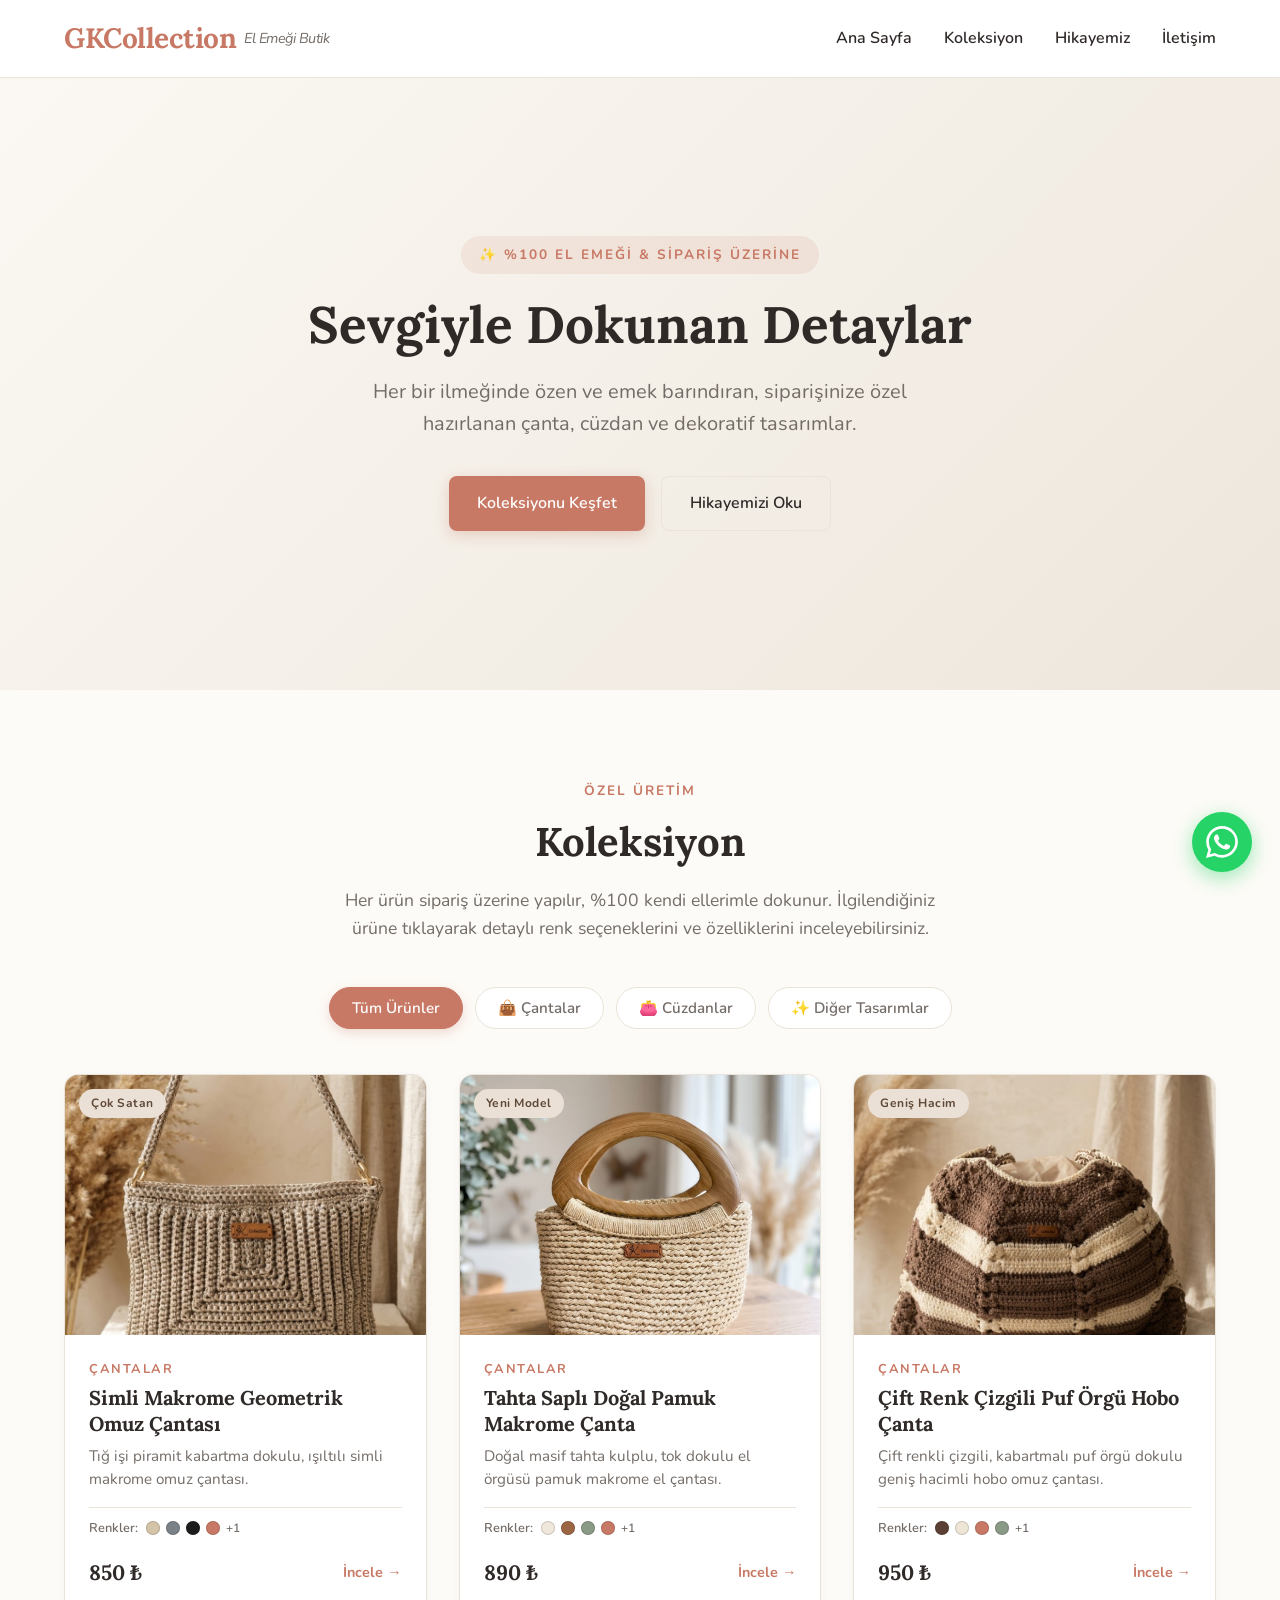
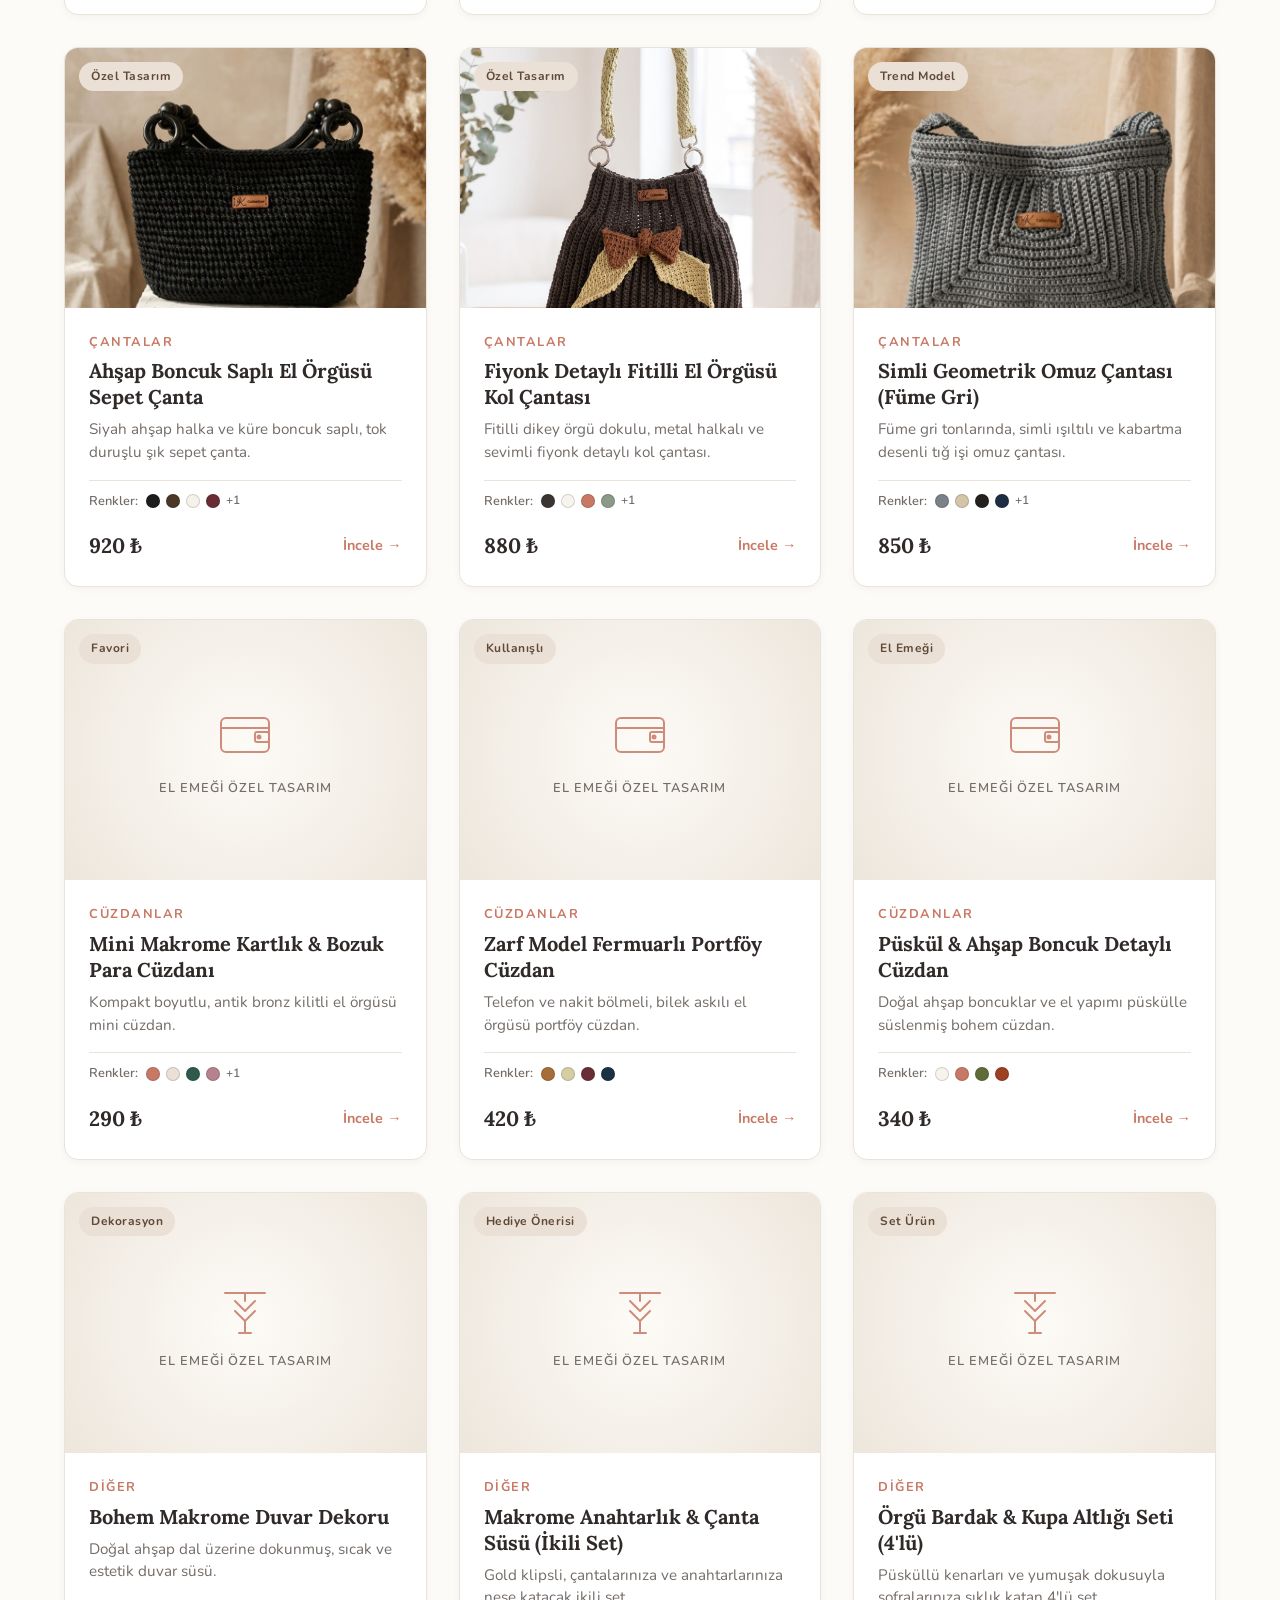
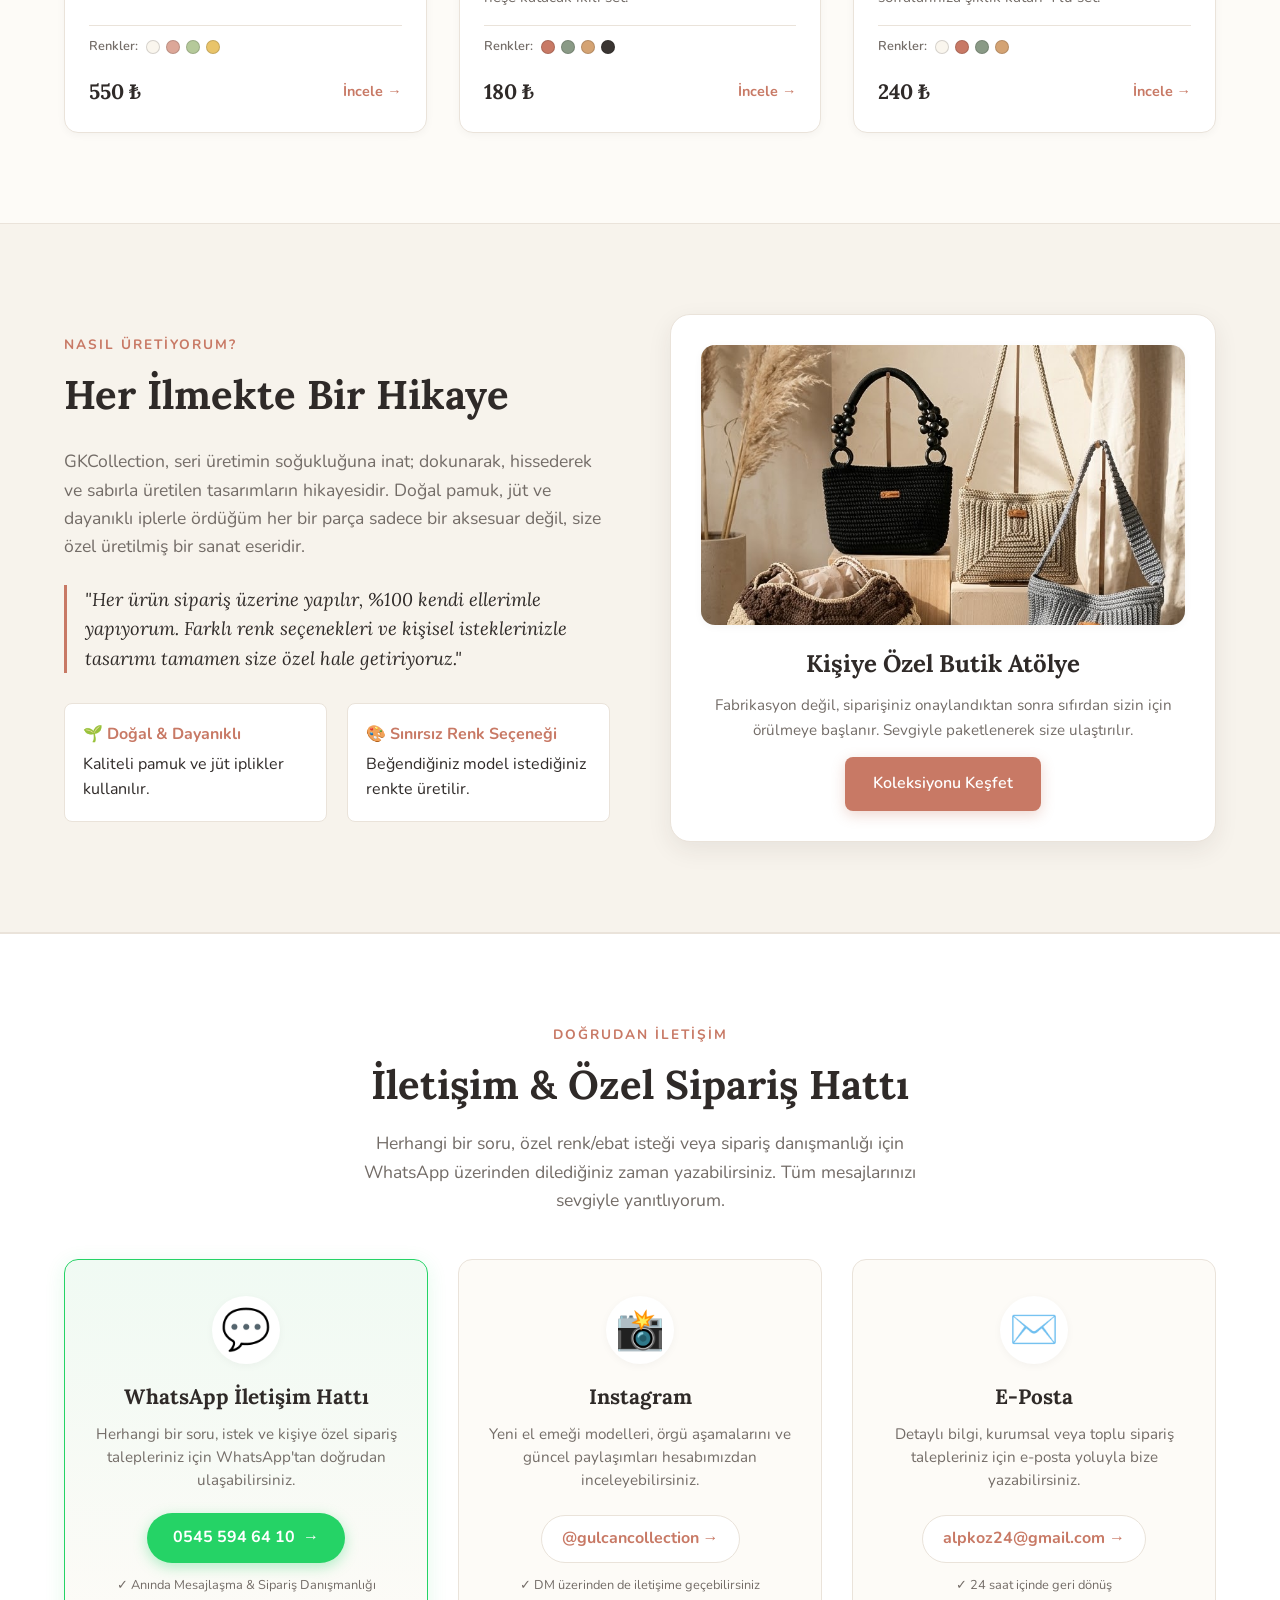
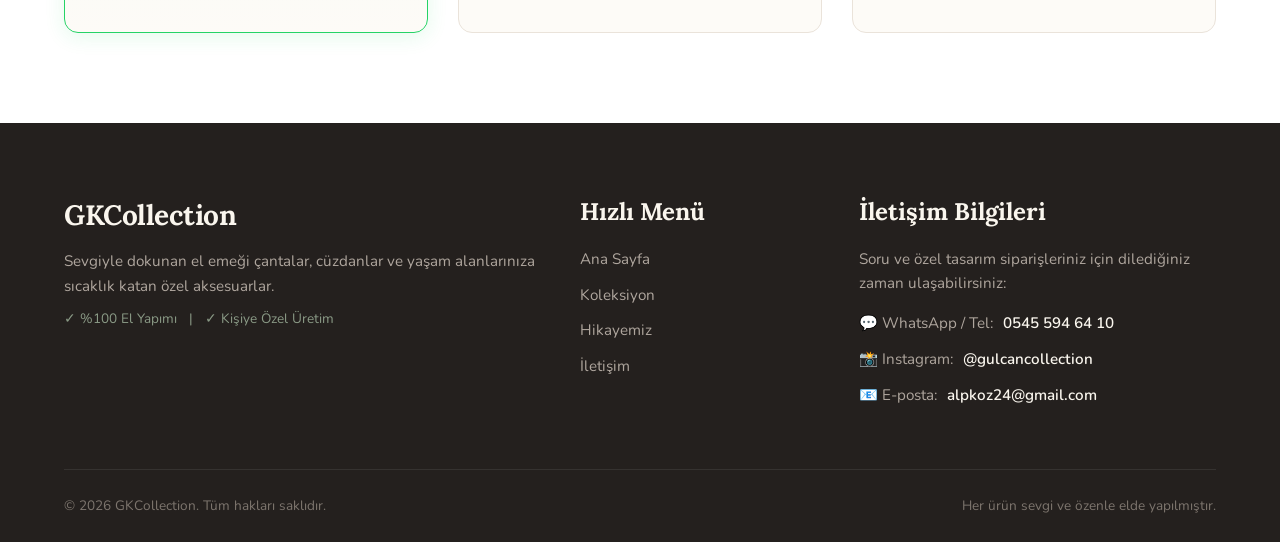
==== commit 6e87d2e1: "Add real handcrafted bags collection with photos, gallery, descriptions and alternative colors" ====
--- a/index.html
+++ b/index.html
@@ -110,11 +110,11 @@
                 </div>
 
                 <div class="story-visual-box">
-                    <div class="story-artisan-icon">🧶</div>
+                    <img src="images/canta-koleksiyon-grup.jpg" alt="GK Collection El Emeği Çanta Koleksiyonu" class="story-img">
                     <h3>Kişiye Özel Butik Atölye</h3>
-                    <p>Fabrikasyon değil, siparişiniz onaylandıktan sonra sıfırdan sizin için örülmeye başlanır. 3-5 iş günü içerisinde sevgiyle paketlenerek size ulaştırılır.</p>
-                    <a href="#koleksiyon" class="btn btn-primary" style="margin-top: 20px;">
-                        Kendi Parçanı Seç
+                    <p>Fabrikasyon değil, siparişiniz onaylandıktan sonra sıfırdan sizin için örülmeye başlanır. Sevgiyle paketlenerek size ulaştırılır.</p>
+                    <a href="#koleksiyon" class="btn btn-primary" style="margin-top: 15px;">
+                        Koleksiyonu Keşfet
                     </a>
                 </div>
             </div>
@@ -230,7 +230,7 @@
     </a>
 
     <!-- JavaScript Dosyaları -->
-    <script src="products.js"></script>
-    <script src="main.js"></script>
+    <script src="products.js?v=3.0"></script>
+    <script src="main.js?v=3.0"></script>
 </body>
 </html>
--- a/style.css
+++ b/style.css
@@ -580,6 +580,15 @@
     margin-bottom: 16px;
 }
 
+.story-img {
+    width: 100%;
+    height: 280px;
+    object-fit: cover;
+    border-radius: var(--radius-md);
+    margin-bottom: 20px;
+    box-shadow: var(--shadow-sm);
+}
+
 .story-visual-box h3 {
     font-size: 1.5rem;
     margin-bottom: 10px;
@@ -651,6 +660,45 @@
     height: 100%;
     max-height: 520px;
     object-fit: cover;
+    transition: opacity 0.25s ease;
+}
+
+/* Galeri Küçük Resimleri (Thumbnails) */
+.detail-thumbnails-row {
+    display: flex;
+    gap: 12px;
+    margin-top: 14px;
+    justify-content: center;
+    flex-wrap: wrap;
+}
+
+.thumb-item {
+    width: 68px;
+    height: 68px;
+    border-radius: var(--radius-sm);
+    border: 2px solid var(--border-color);
+    background: #fff;
+    cursor: pointer;
+    overflow: hidden;
+    padding: 2px;
+    transition: all 0.2s ease;
+}
+
+.thumb-item:hover {
+    border-color: var(--primary-color);
+    transform: translateY(-2px);
+}
+
+.thumb-item.active {
+    border-color: var(--primary-color);
+    box-shadow: 0 0 0 2px rgba(200, 121, 101, 0.3);
+}
+
+.thumb-item img {
+    width: 100%;
+    height: 100%;
+    object-fit: cover;
+    border-radius: 4px;
 }
 
 .detail-placeholder {
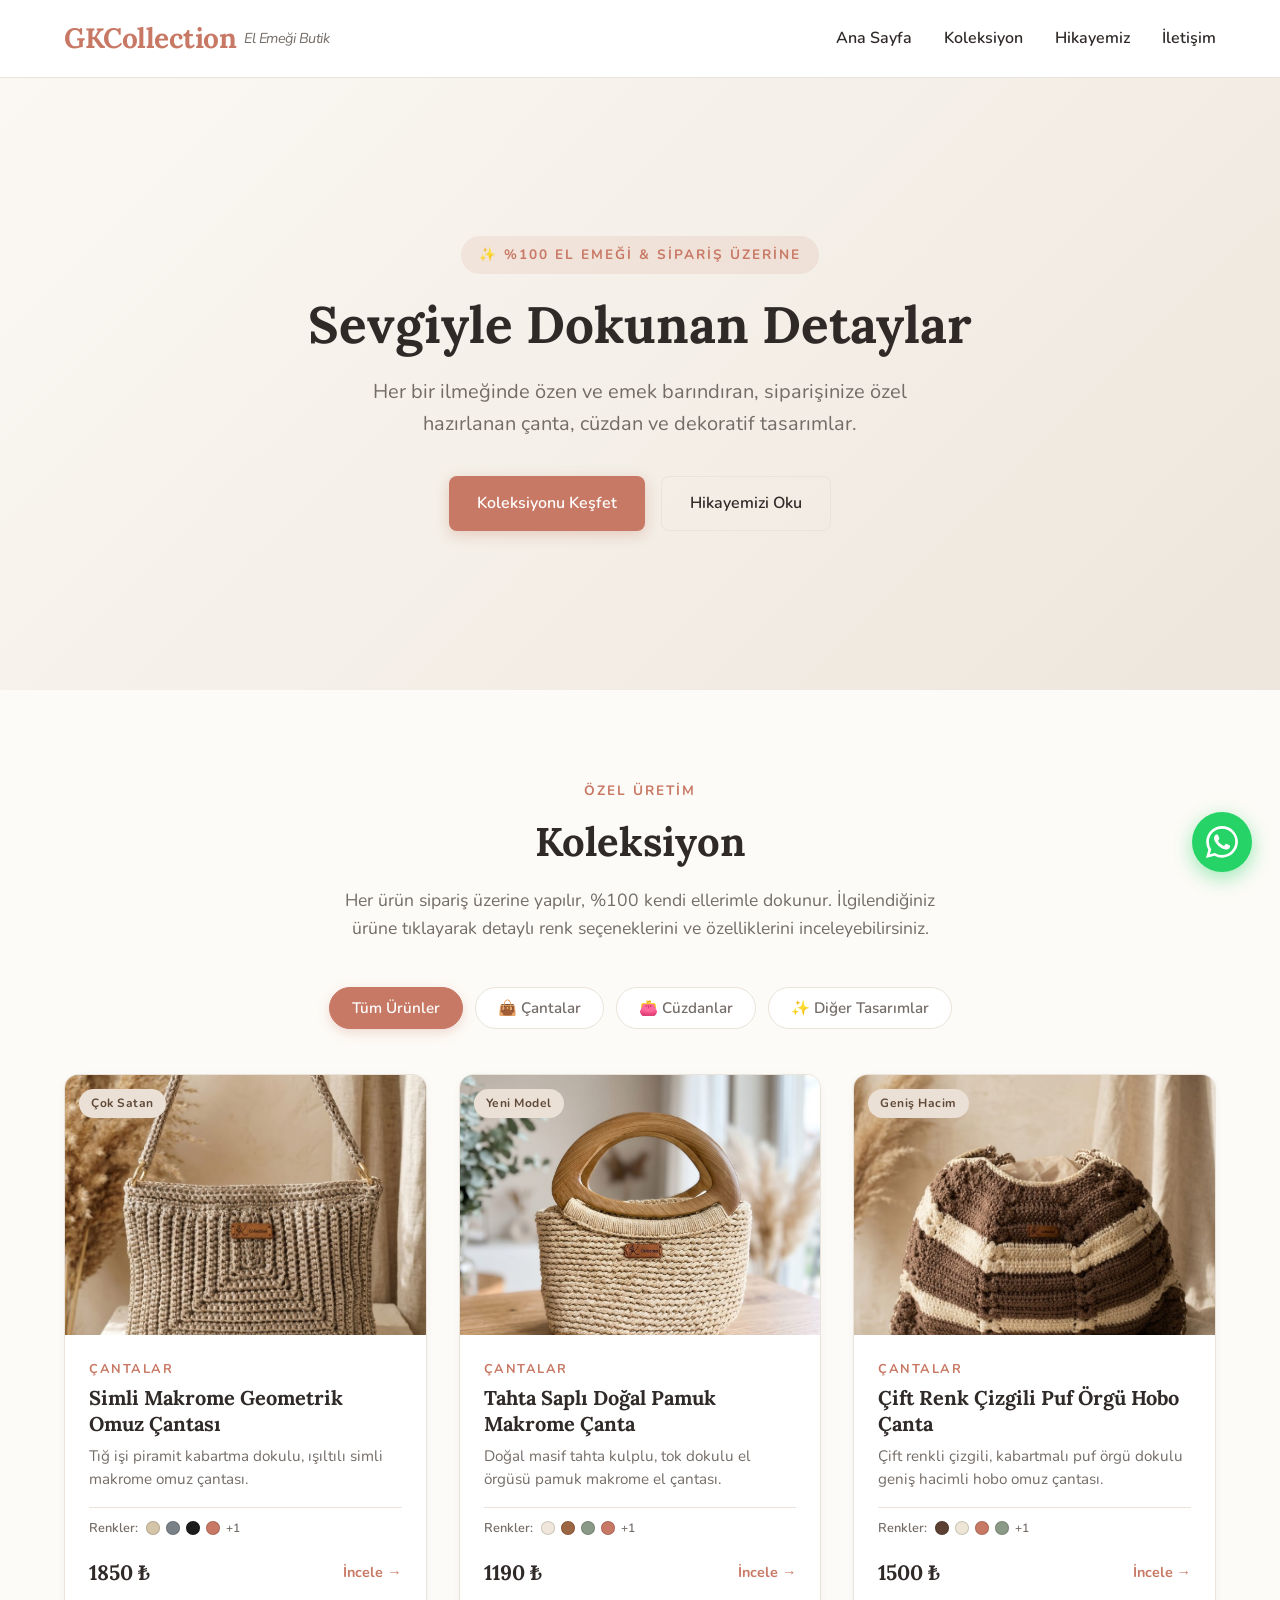
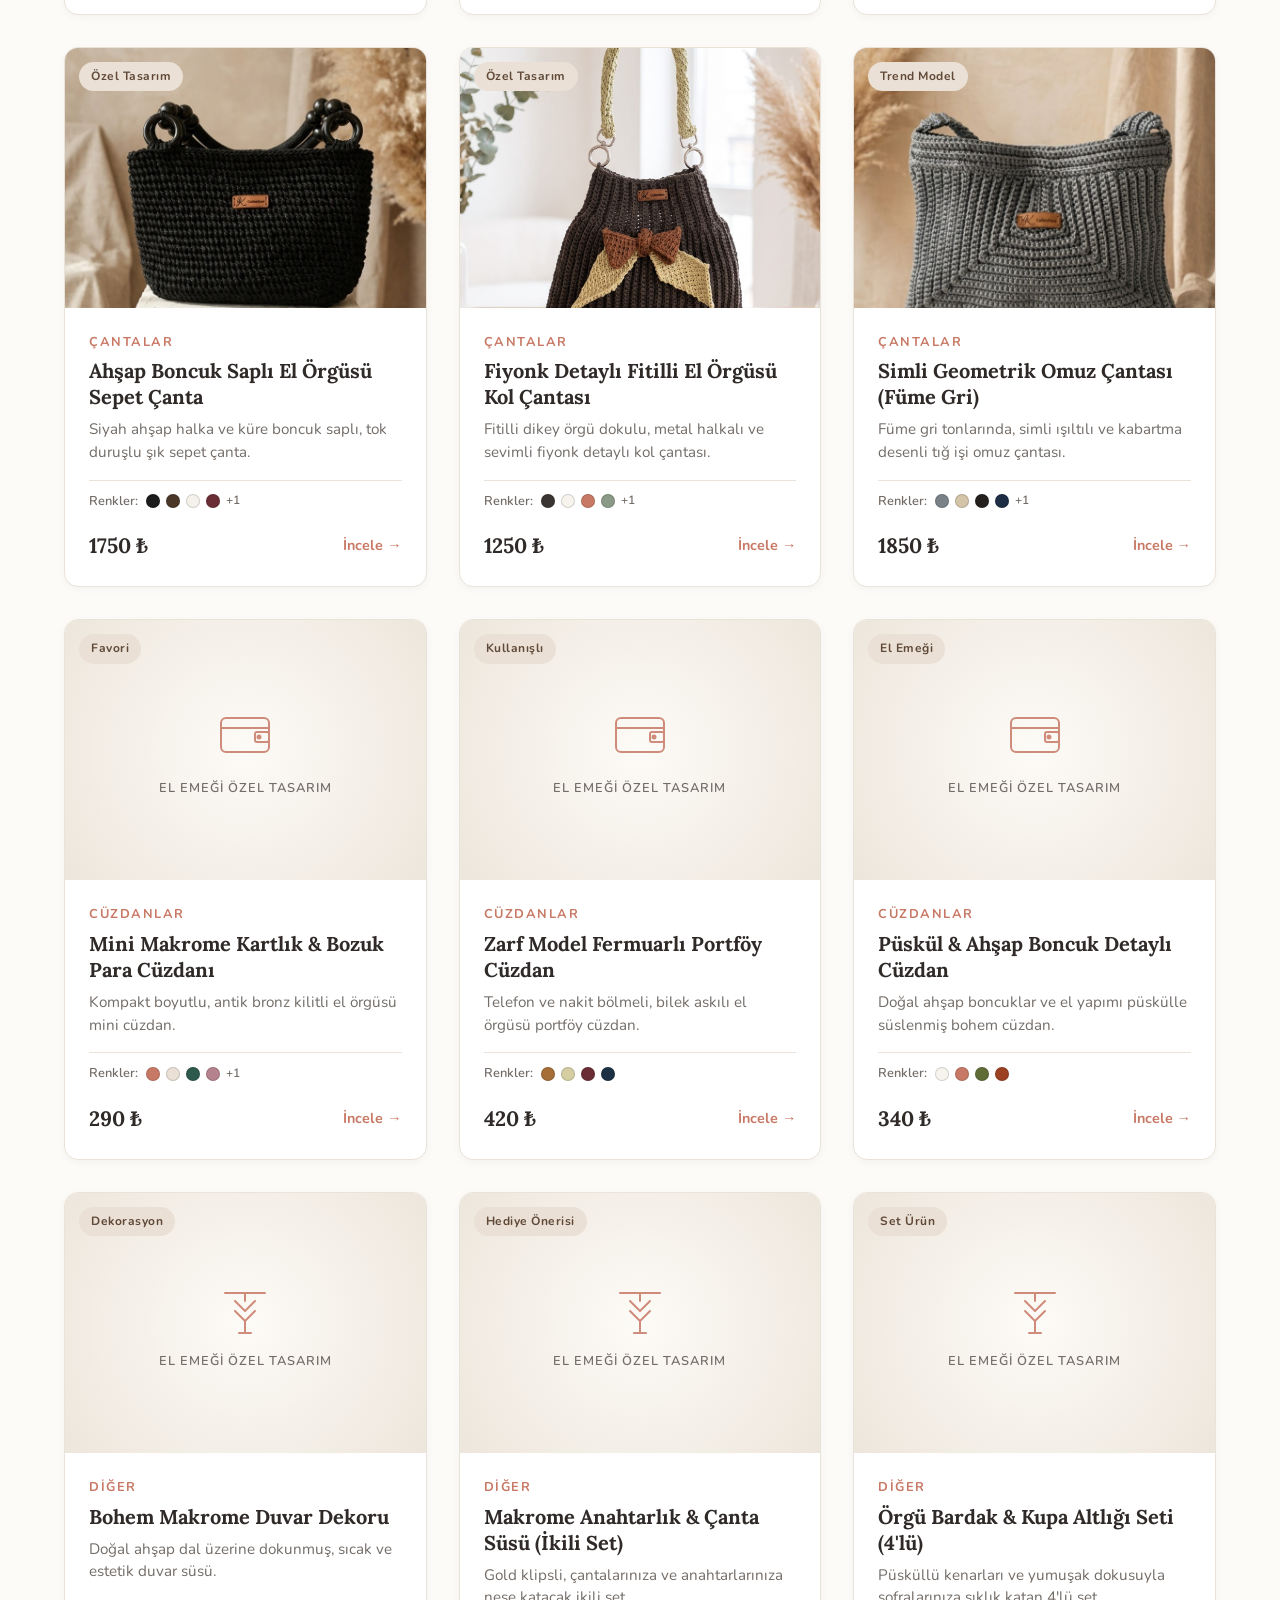
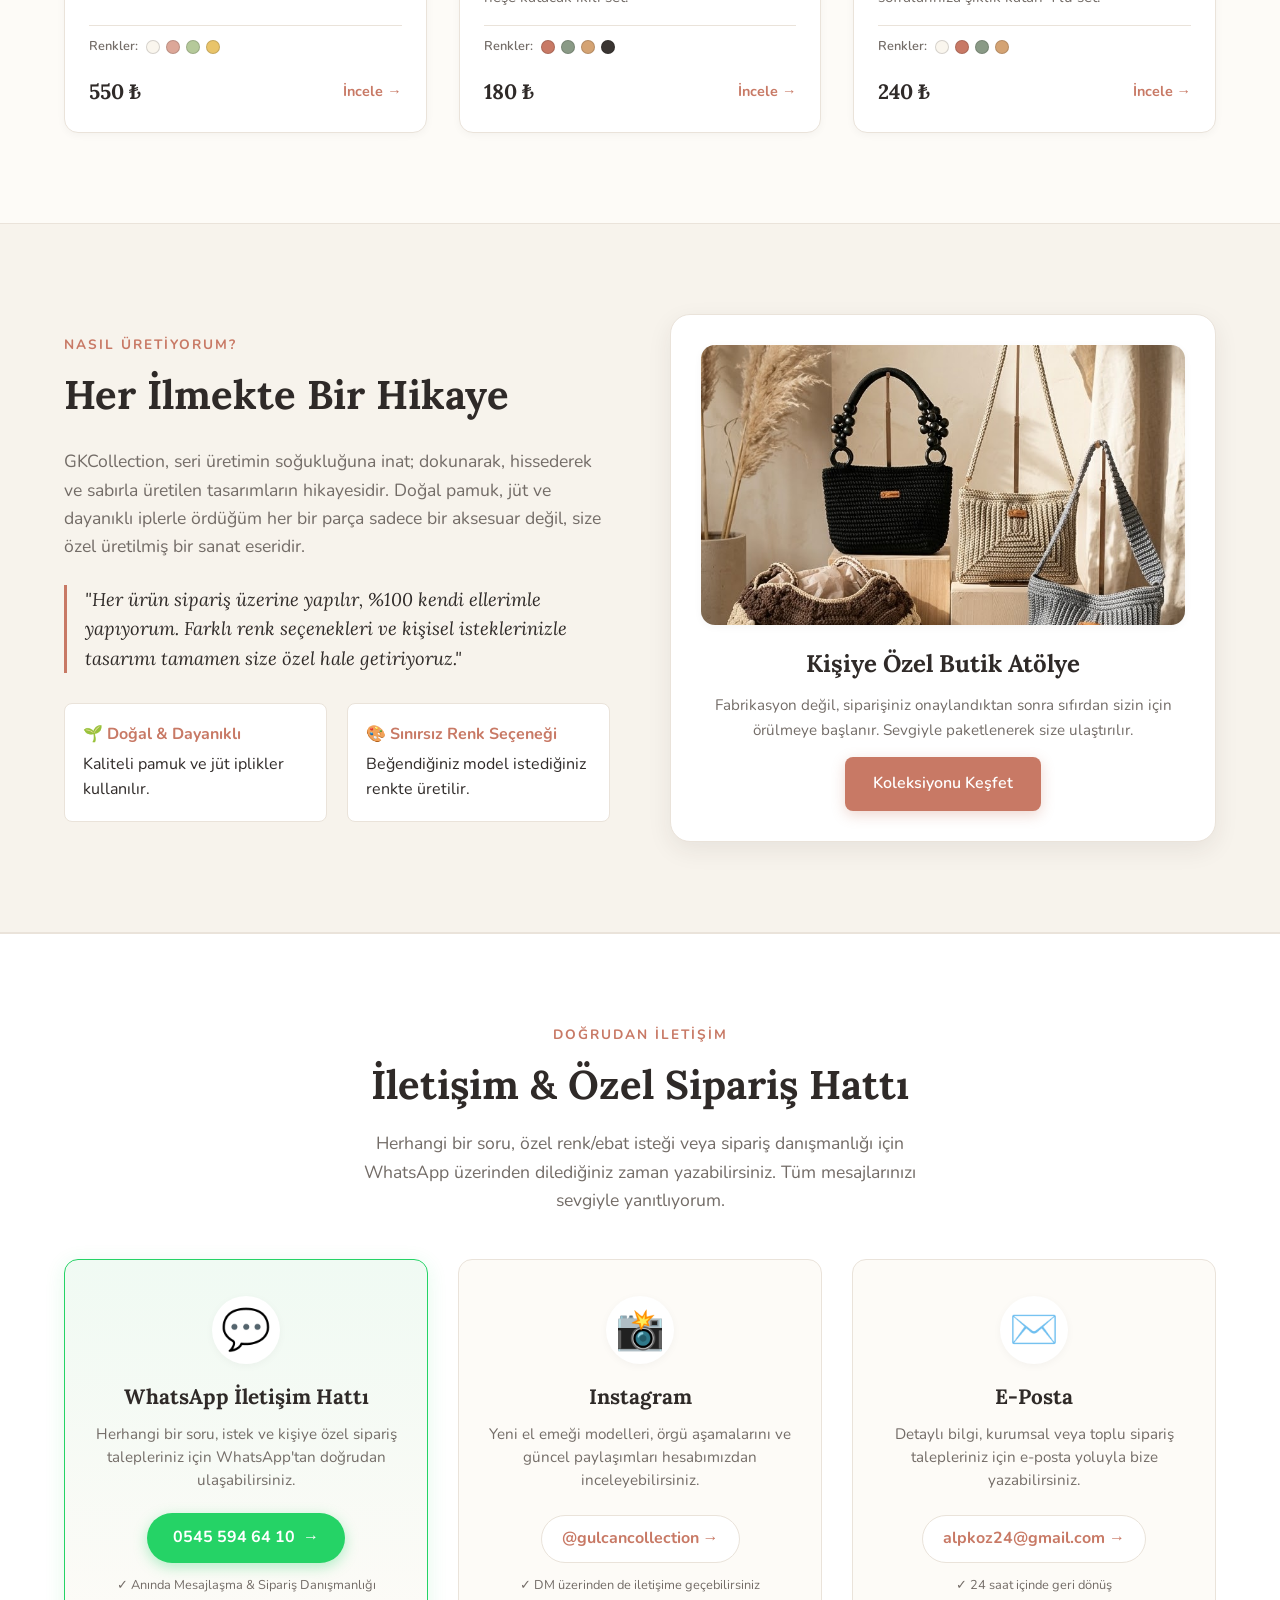
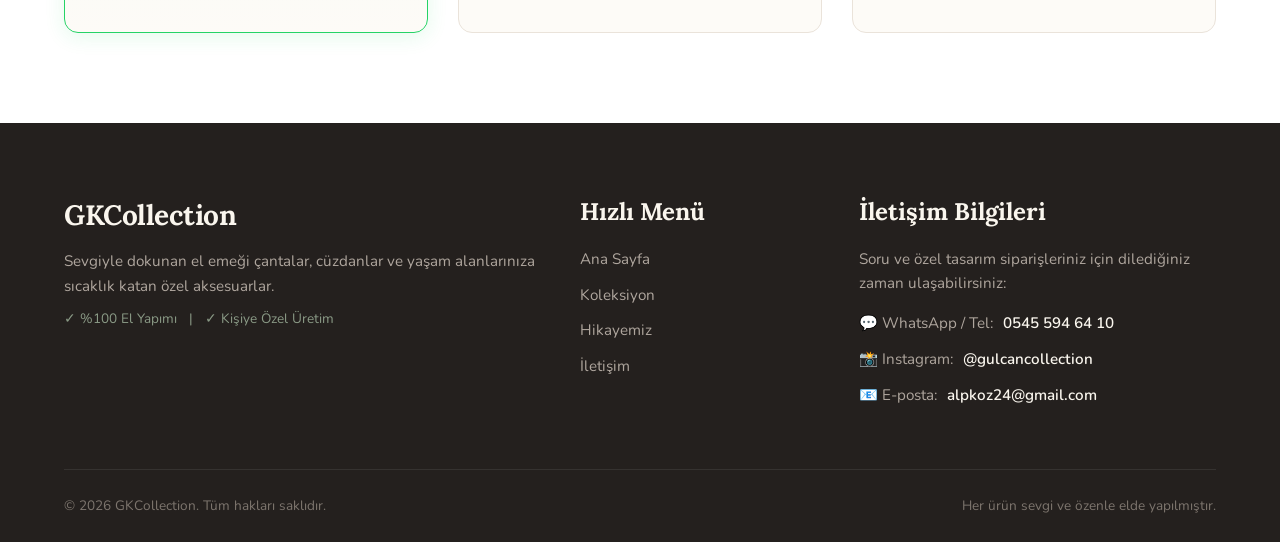
==== commit bb03dad8: "Update product prices for handcrafted bags" ====
--- a/index.html
+++ b/index.html
@@ -230,7 +230,7 @@
     </a>
 
     <!-- JavaScript Dosyaları -->
-    <script src="products.js?v=3.0"></script>
-    <script src="main.js?v=3.0"></script>
+    <script src="products.js?v=3.2"></script>
+    <script src="main.js?v=3.2"></script>
 </body>
 </html>
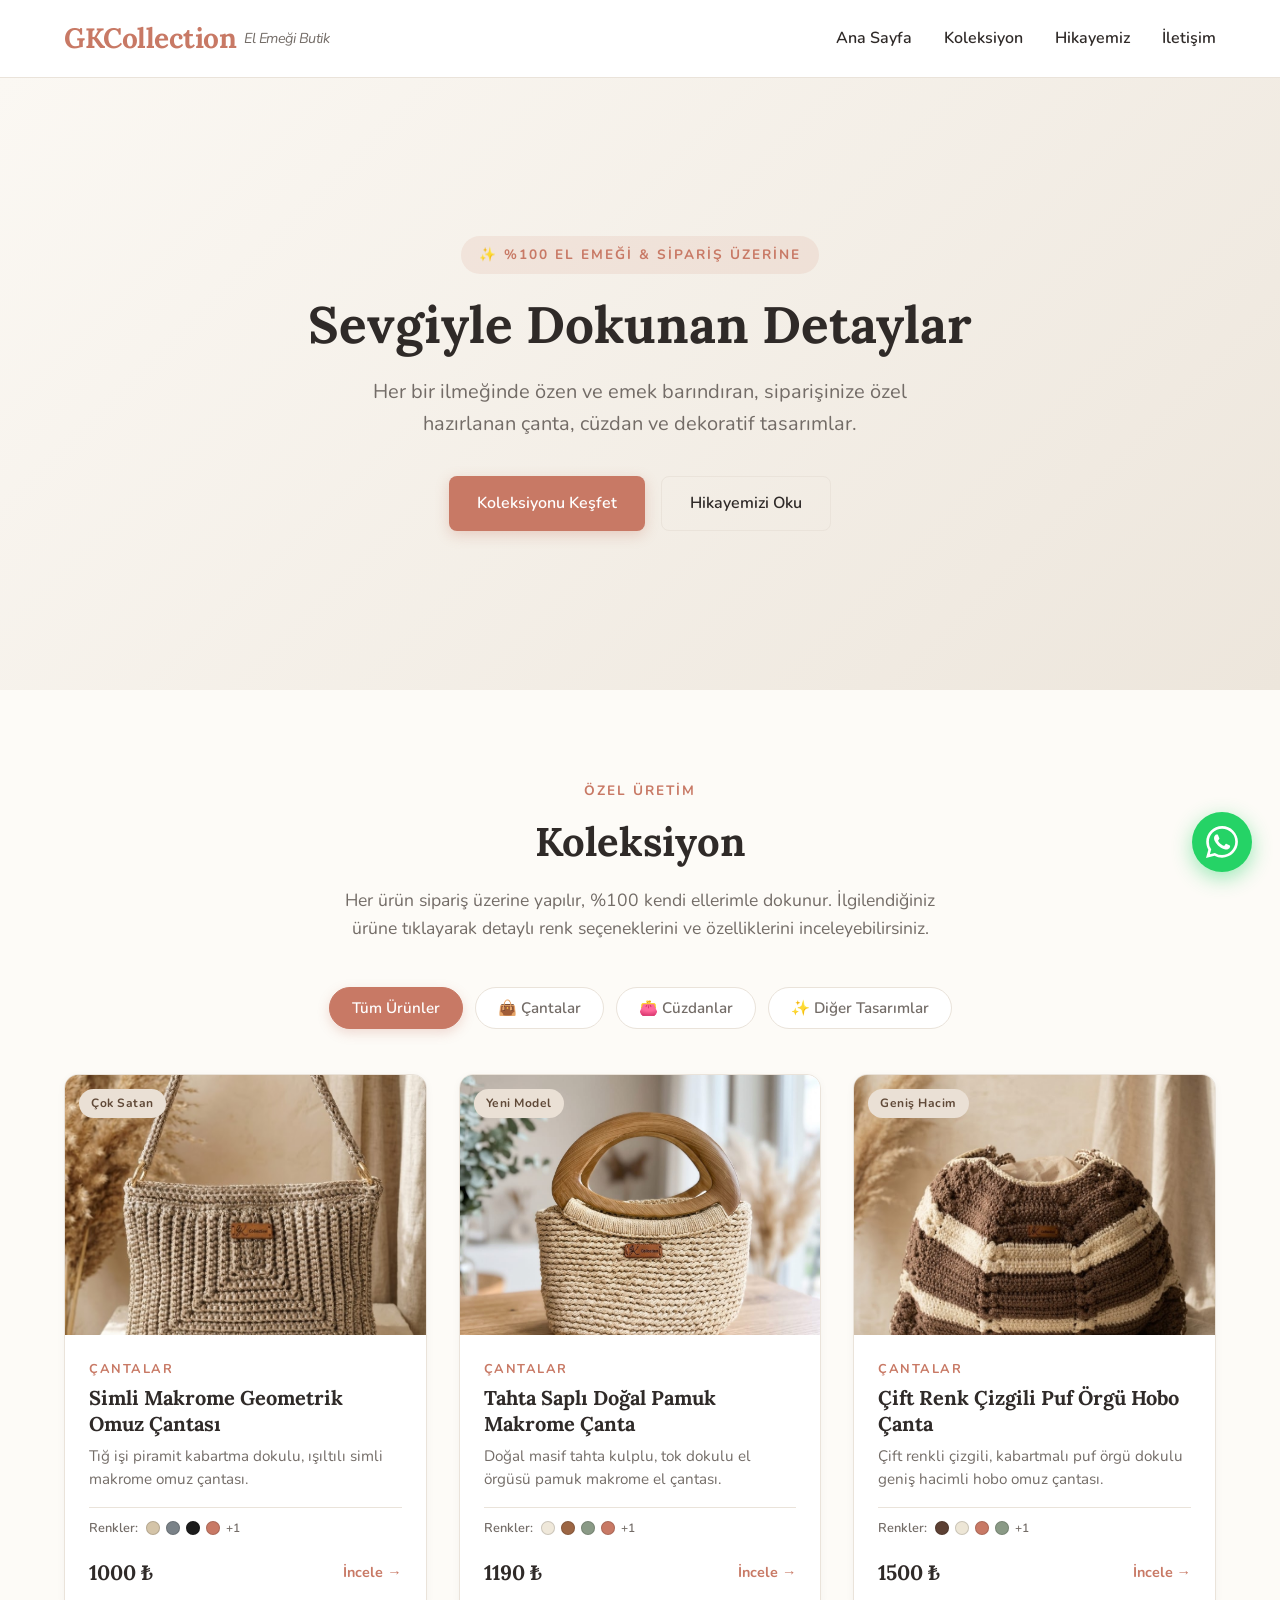
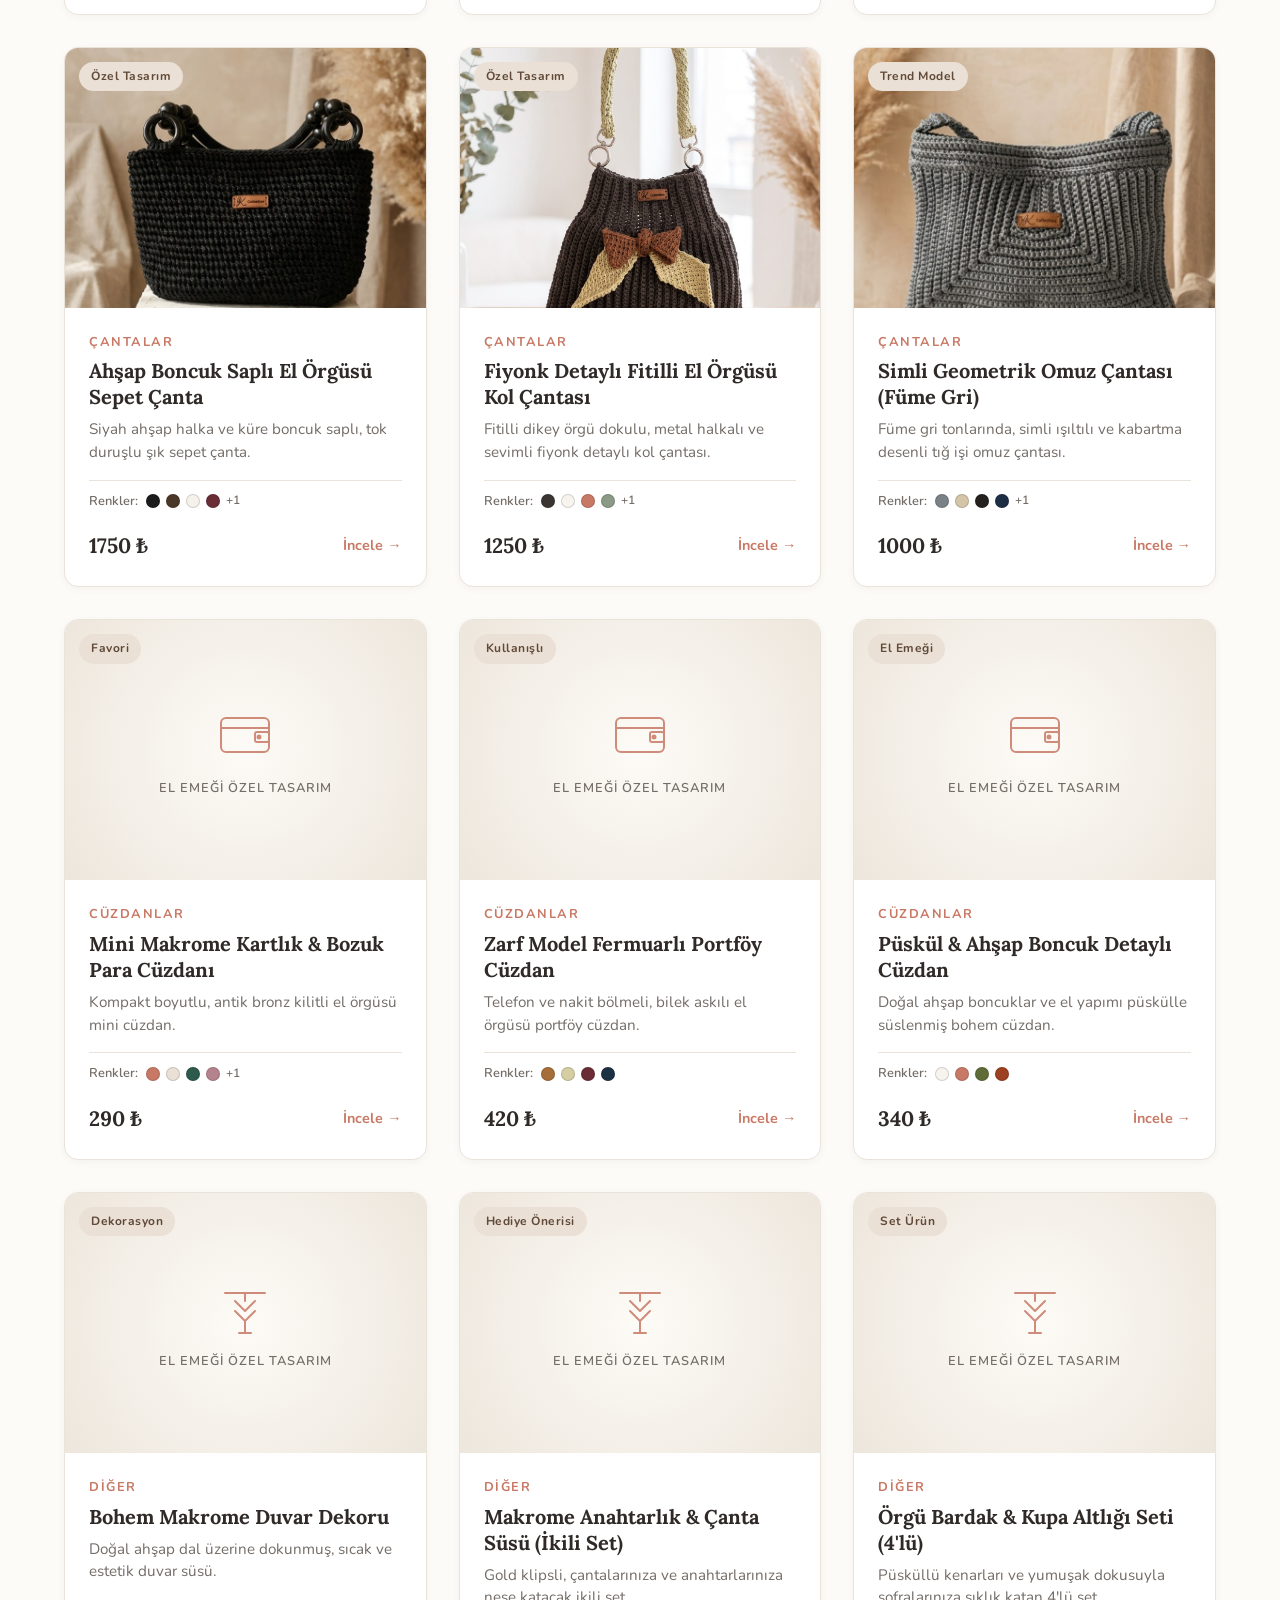
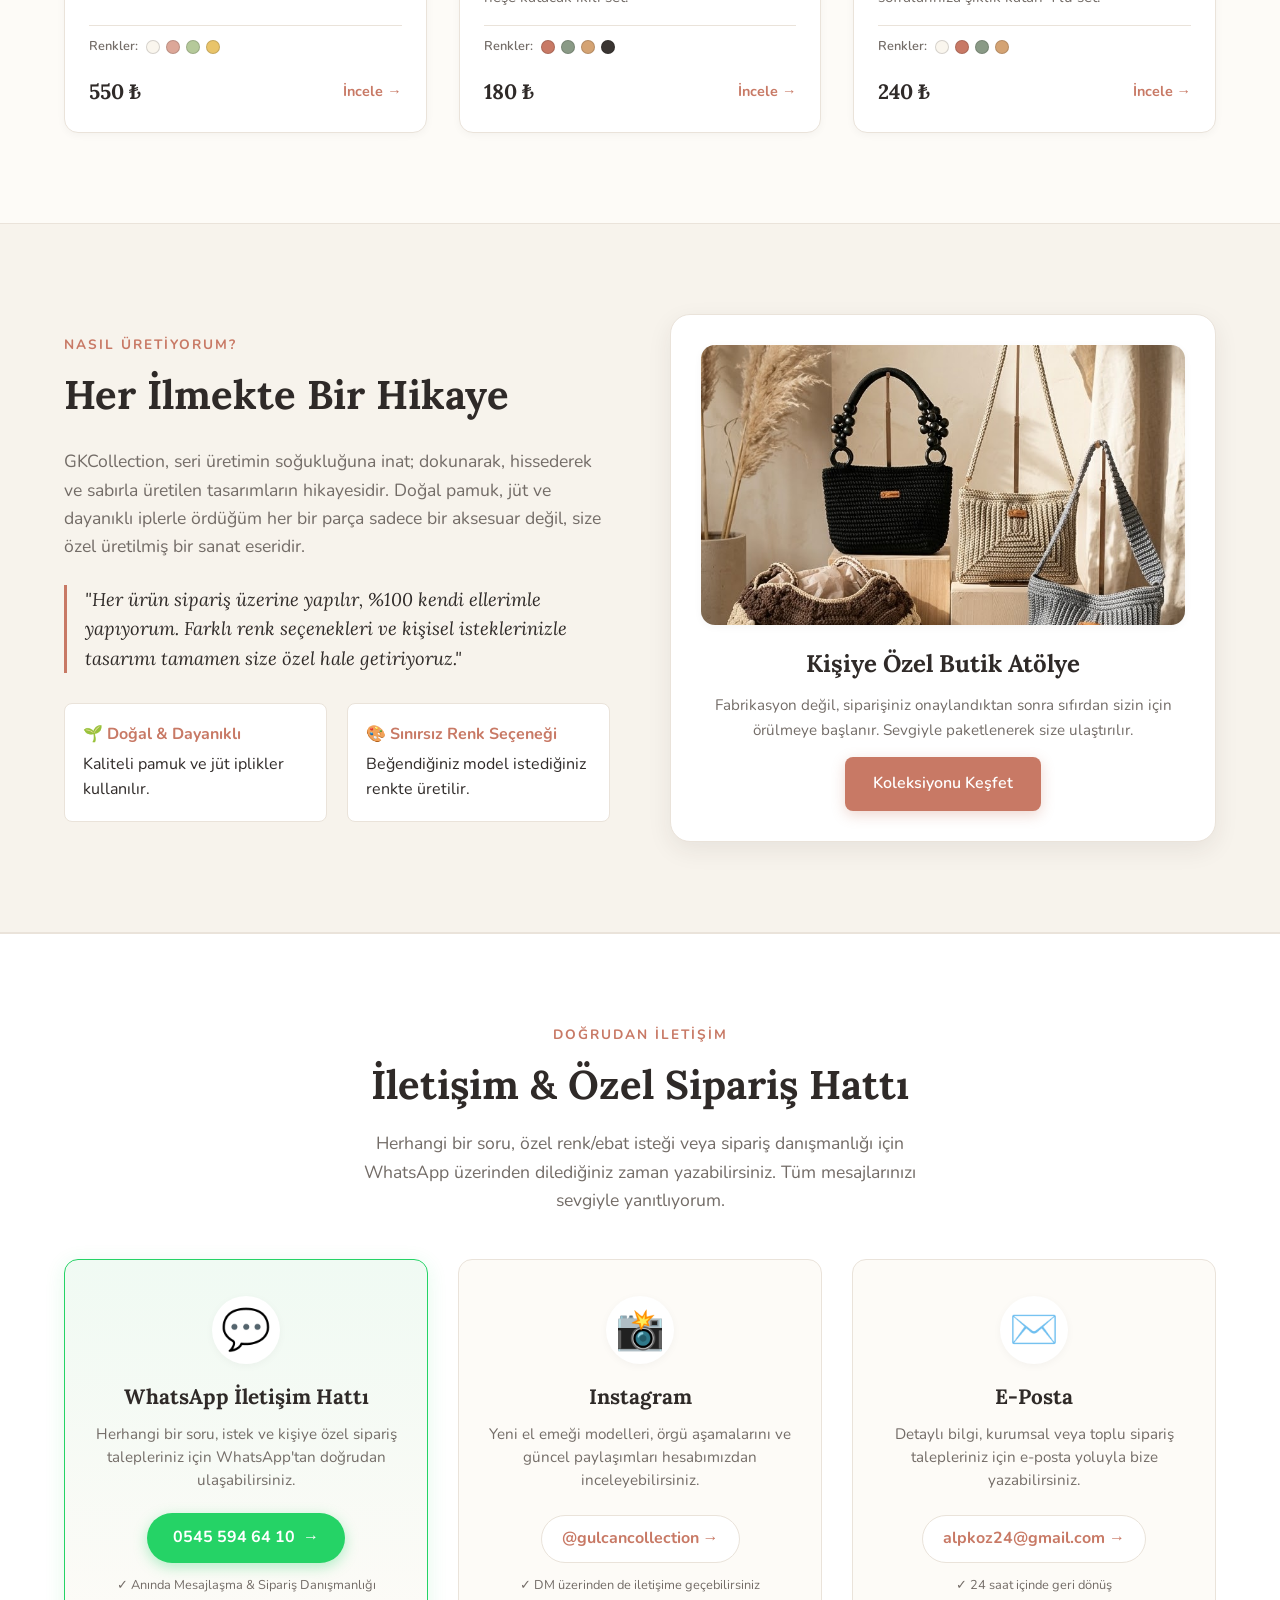
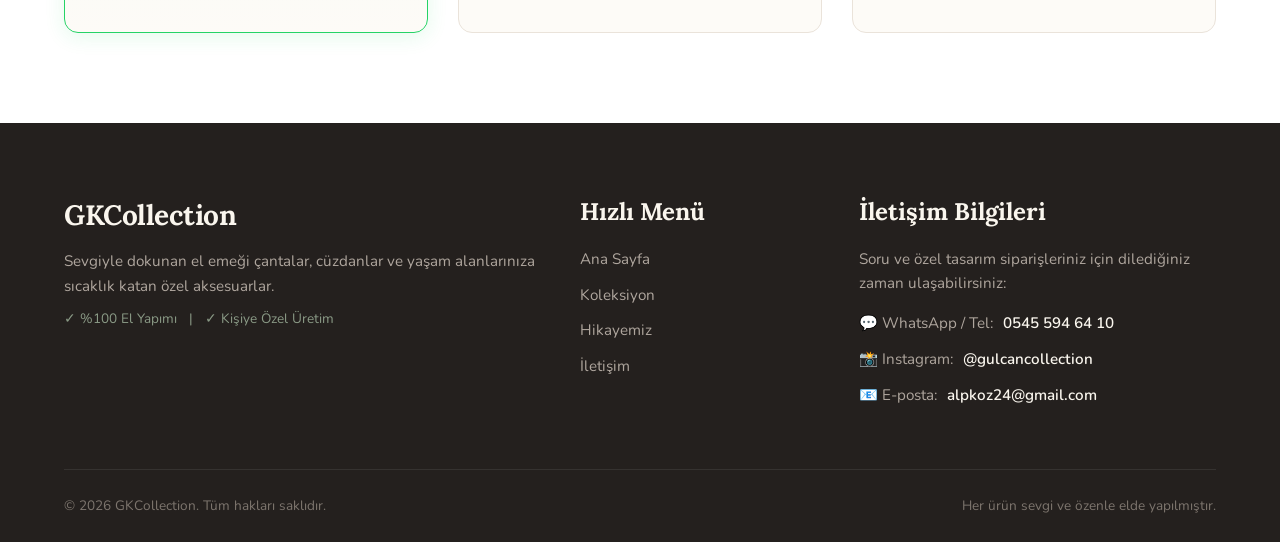
==== commit 6a981c25: "Update price of Simli Makrome Geometrik Omuz Cantasi (Bej and Gri) to 1000 TL" ====
--- a/index.html
+++ b/index.html
@@ -230,7 +230,7 @@
     </a>
 
     <!-- JavaScript Dosyaları -->
-    <script src="products.js?v=3.2"></script>
-    <script src="main.js?v=3.2"></script>
+    <script src="products.js?v=3.3"></script>
+    <script src="main.js?v=3.3"></script>
 </body>
 </html>
